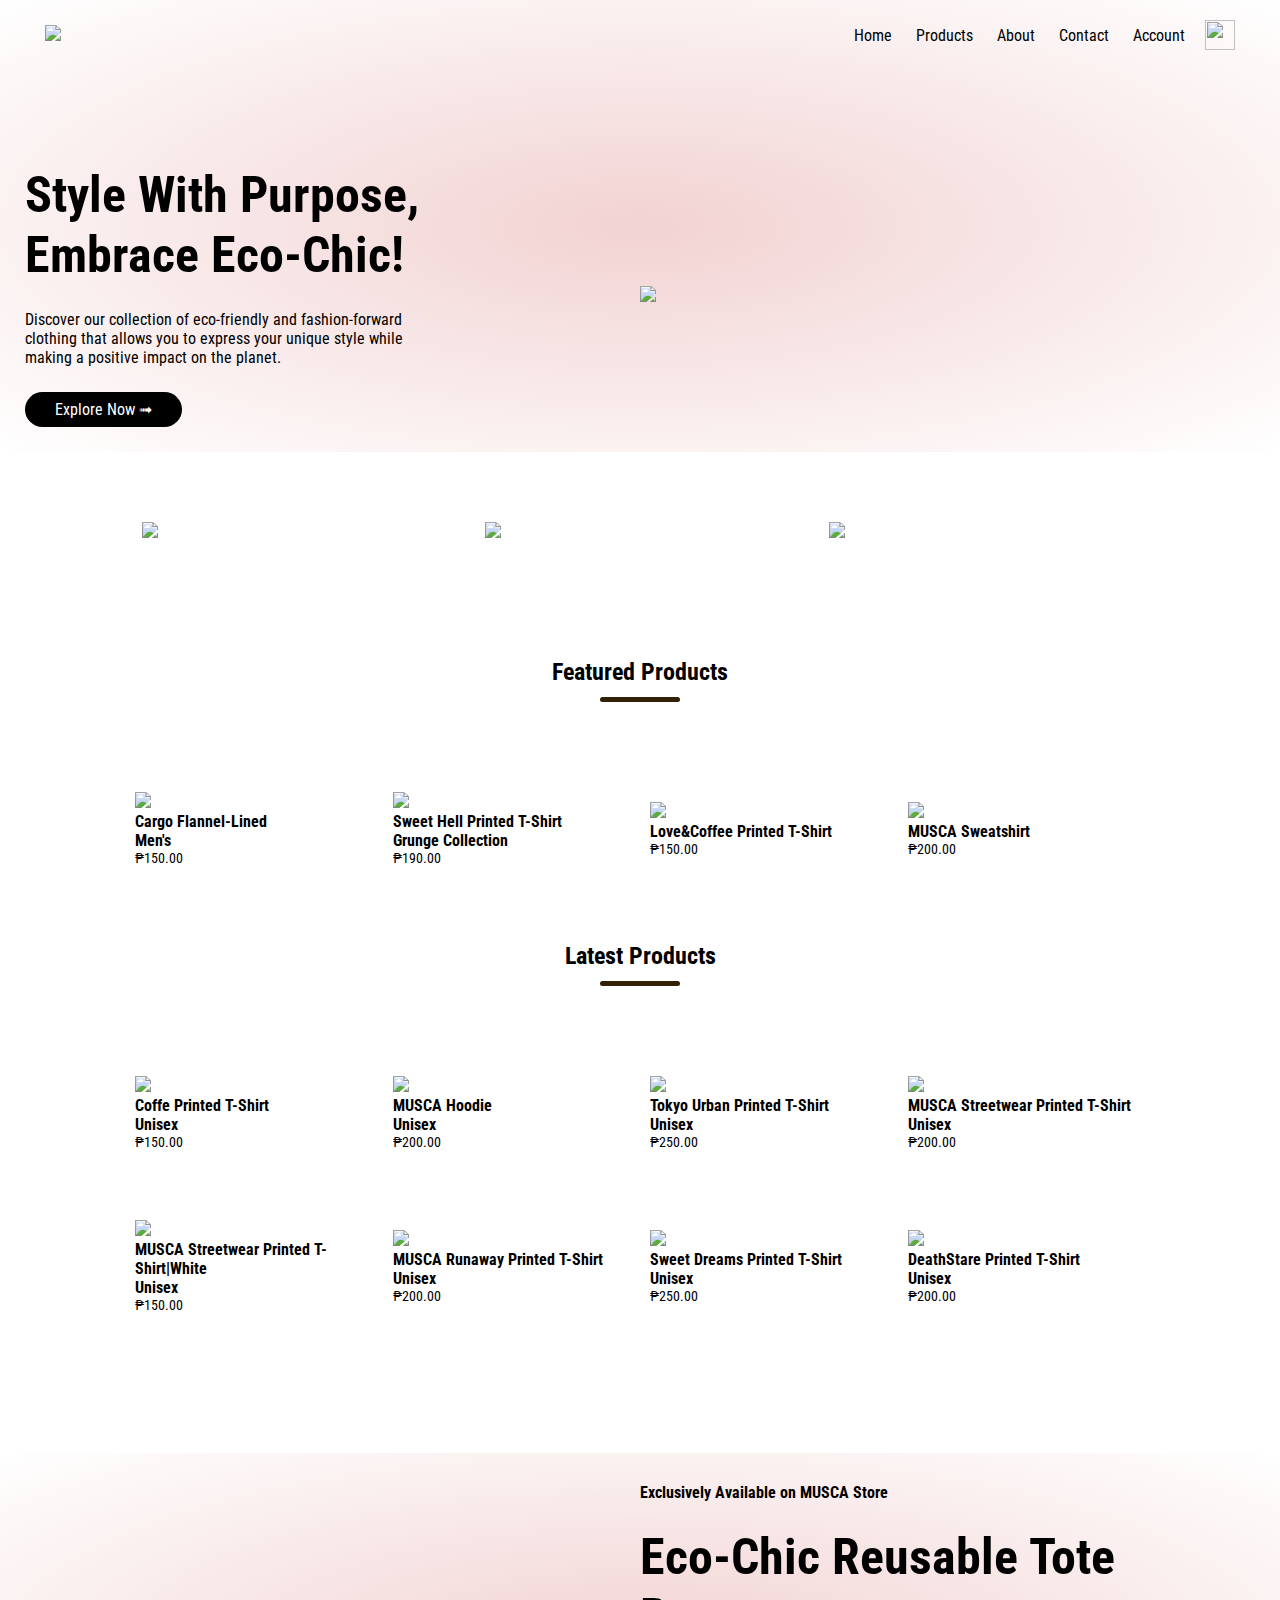
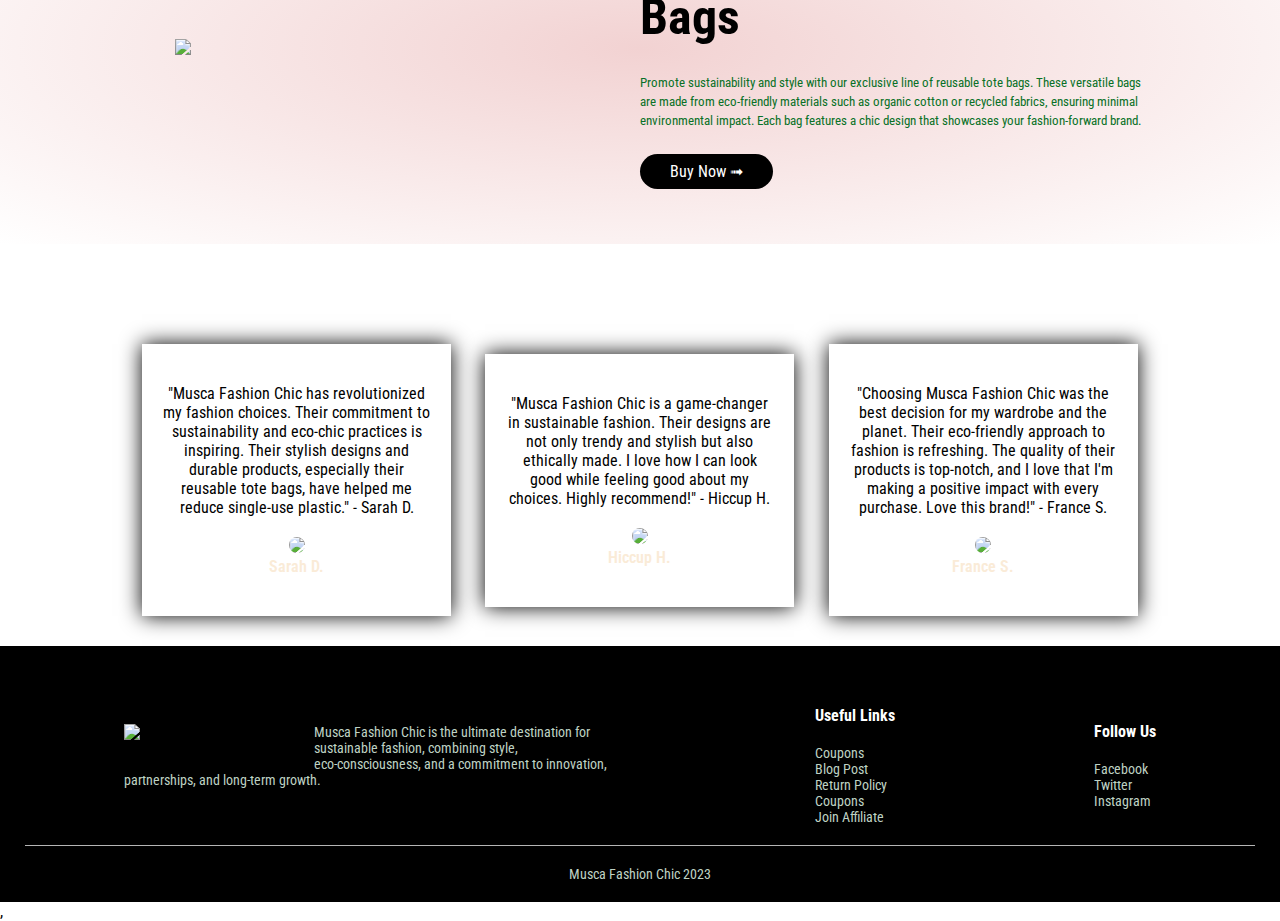
==== index.html @ 320c537c "Add files via upload" ====
<!DOCTYPE html>
<html lang="en">
    <head>
        <meta charset="UTF-8">
        <meta name="viewport" content="width=device-width, initial-scale=1.0">
        <title>MUSCA Fashion Chic</title>
    <link rel="stylesheet" href="style.css">
    <link rel="preconnect" href="https://fonts.googleapis.com">
<link rel="preconnect" href="https://fonts.gstatic.com" crossorigin>
<link href="https://fonts.googleapis.com/css2?family=Jost:ital,wght@0,100;0,200;0,400;0,600;0,700;1,300;1,500&family=Oswald:wght@300;400;500;600;700&family=Roboto+Condensed:wght@300;400&display=swap" rel="stylesheet">
<script defer src="https://friconix.com/cdn/friconix.js"> </script>
    </head>
    <body>

<div class="header">
<div class="container">
    <div class="navbar">
        <div class="logo">
            <img src="C:\Users\marzg\Downloads\LOGO-modified.png" width="120px">
        </div>
        <nav>
            <ul id="MenuItems">
                <li><a href="">Home</a></li>
                <li><a href="">Products</a></li>
                <li><a href="">About</a></li>
                <li><a href="">Contact</a></li>
                <li><a href="">Account</a></li>
            </ul>
        </nav>
        <img src="C:\Users\marzg\OneDrive\Desktop\business info\cart.jpg" width="30px" height="30px">
        <img src="C:\Users\marzg\Downloads\menu.png" class="menu-icon" onclick="menutoggle()">
    </div>
    <div class="row">
        <div class="col-2">
            <h1>Style With Purpose,<br> Embrace Eco-Chic!</h1>
            <p>Discover our collection of eco-friendly
                and fashion-forward <br>clothing that allows
                you to express your unique style while<br>
                making a positive impact on the planet.</p>
                <a href="" class="btn">Explore Now &#10143;</a>
        </div>
        <div class="col-2">
            <img src="C:\Users\marzg\OneDrive\Desktop\business info\page design.png"> 
        </div>
    </div>
</div>
</div>
<!------ featured catagories ------>
<div class="categories">
    <div class="small-container">
        <div class="row">
            <div class="col-3">
                <img src="C:\Users\marzg\Downloads\model ads\sve plnet.png">
            </div>
            <div class="col-3">
                <img src="C:\Users\marzg\Downloads\model ads\future modl.png">
            </div>
            <div class="col-3">
                <img src="C:\Users\marzg\Downloads\model ads\lvd.png">
            </div>
        </div>
    </div>

</div>
<!------ featured products ------>
<div class="small-container">
    <h2 class="title">Featured Products</h2>
    <div class="row">
        <div class="col-4">
            <img src="C:\Users\marzg\Downloads\R.jpg">
            <h4>Cargo Flannel-Lined<br>Men's</h4>
            <div class="rating">
                <i class="fi-xnsuxl-star-solid"></i>
                <i class="fi-xnsuxl-star-solid"></i>
                <i class="fi-xnsuxl-star-solid"></i>
                <i class="fi-xnsuxl-star-solid"></i>
                <i class="fi-xnluxl-star"></i>
            </div>
            <p>₱150.00</p>
        </div>
        <div class="col-4">
            <img src="C:\Users\marzg\Downloads\model ads\zAJ3HLHMnCI-transformed.png">
            <h4>Sweet Hell Printed T-Shirt<br>Grunge Collection</h4>
            <div class="rating">
                <i class="fi-xnsuxl-star-solid"></i>
                <i class="fi-xnsuxl-star-solid"></i>
                <i class="fi-xnsuxl-star-solid"></i>
                <i class="fi-xnsuxl-star-solid"></i>
                <i class="fi-xnluxl-star"></i>
            </div>
            <p>₱190.00</p>
        </div>
        <div class="col-4">
            <img src="C:\Users\marzg\Downloads\lovencoffe.png">
            <h4>Love&Coffee Printed T-Shirt</h4>
            <div class="rating">
                <i class="fi-xnsuxl-star-solid"></i>
                <i class="fi-xnsuxl-star-solid"></i>
                <i class="fi-xnsuxl-star-solid"></i>
                <i class="fi-xnsuxl-star-solid"></i>
                <i class="fi-xnluxl-star"></i>
            </div>
            <p>₱150.00</p>
        </div>
        <div class="col-4">
            <img src="C:\Users\marzg\Downloads\musca sweatshirt.png">
            <h4>MUSCA Sweatshirt</h4>
            <div class="rating">
                <i class="fi-xnsuxl-star-solid"></i>
                <i class="fi-xnsuxl-star-solid"></i>
                <i class="fi-xnsuxl-star-solid"></i>
                <i class="fi-xnsuxl-star-solid"></i>
                <i class="fi-xnluxl-star"></i>
            </div>
            <p>₱200.00</p>
        </div>
    </div>
    <h2 class="title">Latest Products</h2>
    <div class="row">
        <div class="col-4">
            <img src="C:\Users\marzg\Downloads\1kIvHrJ4Uj.png">
            <h4>Coffe Printed T-Shirt<br>Unisex</h4>
            <div class="rating">
                <i class="fi-xnsuxl-star-solid"></i>
                <i class="fi-xnsuxl-star-solid"></i>
                <i class="fi-xnsuxl-star-solid"></i>
                <i class="fi-xnsuxl-star-solid"></i>
                <i class="fi-xnluxl-star"></i>
            </div>
            <p>₱150.00</p>
        </div>
        <div class="col-4">
            <img src="C:\Users\marzg\Downloads\musca hood.png">
            <h4>MUSCA Hoodie<br>Unisex</h4>
            <div class="rating">
                <i class="fi-xnsuxl-star-solid"></i>
                <i class="fi-xnsuxl-star-solid"></i>
                <i class="fi-xnsuxl-star-solid"></i>
                <i class="fi-xnluxl-star"></i>
                <i class="fi-xnluxl-star"></i>
            </div>
            <p>₱200.00</p>
        </div>
        <div class="col-4">
            <img src="C:\Users\marzg\Downloads\artboard (15).jpg">
            <h4>Tokyo Urban Printed T-Shirt<br>Unisex</h4>
            <div class="rating">
                <i class="fi-xnsuxl-star-solid"></i>
                <i class="fi-xnsuxl-star-solid"></i>
                <i class="fi-xnsuxl-star-solid"></i>
                <i class="fi-xnsuxl-star-solid"></i>
                <i class="fi-xnluxl-star"></i>
            </div>
            <p>₱250.00</p>
        </div>
        <div class="col-4">
            <img src="C:\Users\marzg\Downloads\strt wear\btrfly-blk.jpg">
            <h4>MUSCA Streetwear Printed T-Shirt<br>Unisex</h4>
            <div class="rating">
                <i class="fi-xnsuxl-star-solid"></i>
                <i class="fi-xnsuxl-star-solid"></i>
                <i class="fi-xnsuxl-star-solid"></i>
                <i class="fi-xnsuxl-star-solid"></i>
                <i class="fi-xnluxl-star"></i>
            </div>
            <p>₱200.00</p>
        </div>
    </div>
    <div class="row">
        <div class="col-4">
            <img src="C:\Users\marzg\Downloads\strt wear\btrfly-white.jpg">
            <h4>MUSCA Streetwear Printed T-Shirt|White<br>Unisex</h4>
            <div class="rating">
                <i class="fi-xnsuxl-star-solid"></i>
                <i class="fi-xnsuxl-star-solid"></i>
                <i class="fi-xnsuxl-star-solid"></i>
                <i class="fi-xnsuxl-star-solid"></i>
                <i class="fi-xnluxl-star"></i>
            </div>
            <p>₱150.00</p>
        </div>
        <div class="col-4">
            <img src="C:\Users\marzg\Downloads\strt wear\runawy-street wear -fltlay.jpg">
            <h4>MUSCA Runaway Printed T-Shirt<br>Unisex</h4>
            <div class="rating">
                <i class="fi-xnsuxl-star-solid"></i>
                <i class="fi-xnsuxl-star-solid"></i>
                <i class="fi-xnsuxl-star-solid"></i>
                <i class="fi-xnluxl-star"></i>
                <i class="fi-xnluxl-star"></i>
            </div>
            <p>₱200.00</p>
        </div>
        <div class="col-4">
            <img src="C:\Users\marzg\Downloads\Grunge Shirts flatlays\SD mron.jpg">
            <h4>Sweet Dreams Printed T-Shirt<br>Unisex</h4>
            <div class="rating">
                <i class="fi-xnsuxl-star-solid"></i>
                <i class="fi-xnsuxl-star-solid"></i>
                <i class="fi-xnsuxl-star-solid"></i>
                <i class="fi-xnsuxl-star-solid"></i>
                <i class="fi-xnluxl-star"></i>
            </div>
            <p>₱250.00</p>
        </div>
        <div class="col-4">
            <img src="C:\Users\marzg\Downloads\Grunge Shirts flatlays\artboard (10).jpg">
            <h4>DeathStare Printed T-Shirt<br>Unisex</h4>
            <div class="rating">
                <i class="fi-xnsuxl-star-solid"></i>
                <i class="fi-xnsuxl-star-solid"></i>
                <i class="fi-xnsuxl-star-solid"></i>
                <i class="fi-xnsuxl-star-solid"></i>
                <i class="fi-xnluxl-star"></i>
            </div>
            <p>₱200.00</p>
        </div>
    </div>
</div>
<!---------offer--------->
<div class="offer">
    <div class="small-container">
        <div class="row">
            <div class="col-2">
                <img src="C:\Users\marzg\Downloads\2977eb0f05c.png" class="offer-img">
            </div>
            <div class="col-2">
                <p><b>Exclusively Available on MUSCA Store</b></p>
                <h1>Eco-Chic Reusable Tote Bags</h1>
                <small>Promote sustainability and style with our exclusive line of reusable tote bags.
                     These versatile bags are made from eco-friendly materials such as organic cotton
                      or recycled fabrics, ensuring minimal environmental impact. Each bag features a
                       chic design that showcases your fashion-forward brand.</small>
                       <a href="" class="btn">Buy Now &#10143;</a>

            </div>
        </div>
    </div>
</div>
<!------ testimonial ------>
<div class="testimonial">
    <div class="small-container">
        <div class="row">
            <div class="col-3">
                <i class="fi-xtsdxl-quote-solid"></i>
                <p>"Musca Fashion Chic has revolutionized my fashion choices. Their commitment to sustainability
                     and eco-chic practices is inspiring. Their stylish designs and durable products, especially
                      their reusable tote bags, have helped me reduce single-use plastic." - Sarah D.</p>
                      <div class="rating">
                        <i class="fi-xnsuxl-star-solid"></i>
                        <i class="fi-xnsuxl-star-solid"></i>
                        <i class="fi-xnsuxl-star-solid"></i>
                        <i class="fi-xnsuxl-star-solid"></i>
                        <i class="fi-xnluxl-star"></i>
                    </div>
                    <img src="C:\Users\marzg\Downloads\Untitled.png">
                    <h3>Sarah D.</h3>
            </div>
            <div class="col-3">
                <i class="fi-xtsdxl-quote-solid"></i>
                <p>"Musca Fashion Chic is a game-changer in sustainable fashion. Their designs 
                    are not only trendy and stylish but also ethically made. I love how I can 
                    look good while feeling good about my choices. Highly recommend!" - Hiccup H.</p>
                      <div class="rating">
                        <i class="fi-xnsuxl-star-solid"></i>
                        <i class="fi-xnsuxl-star-solid"></i>
                        <i class="fi-xnsuxl-star-solid"></i>
                        <i class="fi-xnsuxl-star-solid"></i>
                        <i class="fi-xnluxl-star"></i>
                    </div>
                    <img src="C:\Users\marzg\Downloads\Untitled (1).png">
                    <h3>Hiccup H.</h3>
            </div>
            <div class="col-3">
                <i class="fi-xtsdxl-quote-solid"></i>
                <p>"Choosing Musca Fashion Chic was the best decision for my wardrobe 
                    and the planet. Their eco-friendly approach to fashion is refreshing. 
                    The quality of their products is top-notch, and I love that I'm making 
                    a positive impact with every purchase. Love this brand!" - France S.</p>
                      <div class="rating">
                        <i class="fi-xnsuxl-star-solid"></i>
                        <i class="fi-xnsuxl-star-solid"></i>
                        <i class="fi-xnsuxl-star-solid"></i>
                        <i class="fi-xnsuxl-star-solid"></i>
                        <i class="fi-xnluxl-star"></i>
                    </div>
                    <img src="C:\Users\marzg\Downloads\Untitled (2).png">
                    <h3>France S.</h3>
            </div>
        </div>
    </div>
</div>
<!--------- footer ---------->
<div class="footer">
    <div class="container">
        <div class="row">
            <div class="footer-col-1">
                <img src="C:\Users\marzg\Downloads\LOGO-modified.png"
                style="float: left; margin-right: 10px;">
                <p>Musca Fashion Chic is the ultimate destination for sustainable fashion, combining style,<br>
                     eco-consciousness, and a commitment to innovation, partnerships, and long-term growth.</p>
            </div>
            <div class="footer-col-2">
                <h3>Useful Links</h3>
                <ul>
                    <li>Coupons</li>
                    <li>Blog Post</li>
                    <li>Return Policy</li>
                    <li>Coupons</li>
                    <li>Join Affiliate</li>
                </ul>
            </div>
            <div class="footer-col-3">
                <h3>Follow Us</h3>
                <ul>
                    <li>Facebook</li>
                    <li>Twitter</li>
                    <li>Instagram</li>
                </ul>
            </div>
        </div>
        <hr>
        <p class="copyright">Musca Fashion Chic 2023</p>
    </div>
</div>
<!---------js for toggle menu--------->
,<script>
    var MenuItems = document.getElementById("MenuItems");
    
    MenuItems.style.maxHeight = "0px";

    function menutoggle(){
        if(MenuItems.style.maxHeight == "0px")
        {
            MenuItems.style.maxHeight = "200px";
        }

        else
        {
            MenuItems.style.maxHeight = "0px";
        }
        
    }
</script>





    </body>
</html>
---- style.css ----
*{
    margin: 0;
    padding: 0;
    box-sizing: border-box;
}
body{
    font-family: 'Jost', sans-serif;
font-family: 'Oswald', sans-serif;
font-family: 'Roboto Condensed', sans-serif;
}
.navbar{
    display: flex;
    align-items: center;
    padding: 20px;
}
nav{
    flex: 1;
    text-align: right;
}
nav ul{
    display: inline-block;
    list-style-type: none;
}
nav ul li{
    display: inline-block;
    margin-right: 20px;
}
a{
    text-decoration: none;
    color: black;
}
p{
    color: black;
}
.container{
    max-width: 1300px;
    margin: auto;
    padding-left: 25px;
    padding-right: 25px;
}
.row{
    display: flex;
    align-items: center;
    flex-wrap: wrap;
    justify-content: space-around;
}
.col-2{
    flex-basis: 50%;
    min-width: 300px;
}
.col-2 img{
    max-width: 100%;
    padding: 50px 0;
}
.col-2 h1{
    font-size: 50px;
    line-height: 60px;
    margin: 25px 0;
}
.btn{
    display: inline-block;
    background: #000000;
    color: white;
    padding: 8px 30px;
    margin: 25px 0;
    border-radius: 30px;
    transition: background 0.5s;
}
.btn:hover{
    background: #363533;
}
.header{
    background: radial-gradient(#f2d2d2,#ffffff);
}
.header .row{
    margin-top: 70px;
}
.categories{
    margin: 70px 0;
}
.col-3{
    flex-basis: 30%;
    min-width: 250pxx;
    margin-bottom: 30px;
}
.col-3 img{
    width: 100%;
}
.small-container{
    max-width: 1080px;
    margin: auto;
    padding-left: 25px;
    padding-right: 25px;
}
.col-4{
    flex-basis: 25%;
    padding: 10px;
    min-width: 200px;
    margin-bottom: 50px;
    transition: transform 0.5s;
}
.col-4 img{
    width: 100%;
}
.title{
    text-align: center;
    margin: 0 auto 80px;
    position: relative;
    line-height: 60px;
    color: #000000;
}
.title::after{
    content: '';
    background: #322106;
    width: 80px;
    height: 5px;
    border-radius: 5px;
    position: absolute;
    bottom: 0;
    left: 50%;
    transform: translateX(-50%);
}

.h4{
    color: #1f1f1f;
    font-weight: normal;
}
.col-4 p{
    font-size: 14px;

}
.rating .fi-xnsuxl-star-solid{
    color: #c29a1f;
}
.col-4:hover{
    transform: translateY(-5px);
}
/*-------offer------*/

.offer{
    background: radial-gradient(#f2d2d2,#ffffff);
    margin-top: 80px;
    padding: 30px 0;
}
.col-2 .offer-img{
    padding: 50px;
}
 small{
    color: #087127;
}

/*-------testimonial-------*/
.testimonial{
    padding-top: 100px;
}
.testimonial .col-3{
    text-align: center;
    padding: 40px 20px;
    box-shadow: 0 0 20px 0px rgba(0, 0, 0, 1);
    cursor: pointer;
    transition: transform 0.5s;
}
.testimonial .col-3 img{
    width: 50px;
    margin-top: 20px;
    border-radius: 50%;
}
.testimonial .col-3:hover{
    transform: translateY(-10px);
}
.fi-xtsdxl-quote-solid{
    font-size: 34px;
    color: #133d0d;
}
..col-3 p{
    font-size: 12px;
    margin: 12px 0;
    color: #777;
}
.testimonial .col-3 h3{
    font-weight: 600;
    color: antiquewhite;
    font-size: 16px;
}
/*----------- ooter----------*/

.footer{
    background: #000;
    color: #bfd2c4;
    font-size: 14px;
    padding: 60px 0 20px;
}
.footer p{
    color: #bfd2c4;
}
.footer h3{
    color: #ffffff;
    margin-bottom: 20px;
}
.footer-col-1, footer-col-2, footer-col-3{
    min-width: 250px;
    margin-bottom: 20px;
}
.footer-col-1 img{
    width: 180px;
    margin-bottom: 20px;
}
footer-col-2, .footer-col-4{
    flex-basis: 12%;
    text-align: center;
}
ul{
    list-style-type: none;
}
.footer hr{
    border: none;
    background: #b5b5b5;
    height: 1px;
    margin: 20px 0;
}
.copyright{
    text-align: center;
}
.menu-icon{
    width: 28px;
    margin-left: 20px;
    display: none;
}
/*------------ media query for menu -------------*/

@media only screen and (max-width: 800px){
    nav ul{
        position: absolute;
        top: 70px;
        left: 0;
        background: #3333334a;
        width: 100%;
        overflow: hidden;
        transition: max-height 0.5s;
    }
    nav ul li{
        display: block;
        margin-right: 50px;
        margin-top: 10px;
        margin-bottom: 10px;
    }
    nav ul li a{
        color: #000000;
    }
    .menu-icon{
        display: block;
        cursor: pointer;
    }
}

/*----media query for less than 600 screen size---*/

@media only screen and (max-width: 600px){
    .row{
        text-align: center;
    }
    .col-2, .col-3, .col-4{
        flex-basis: 100%;
    }
}
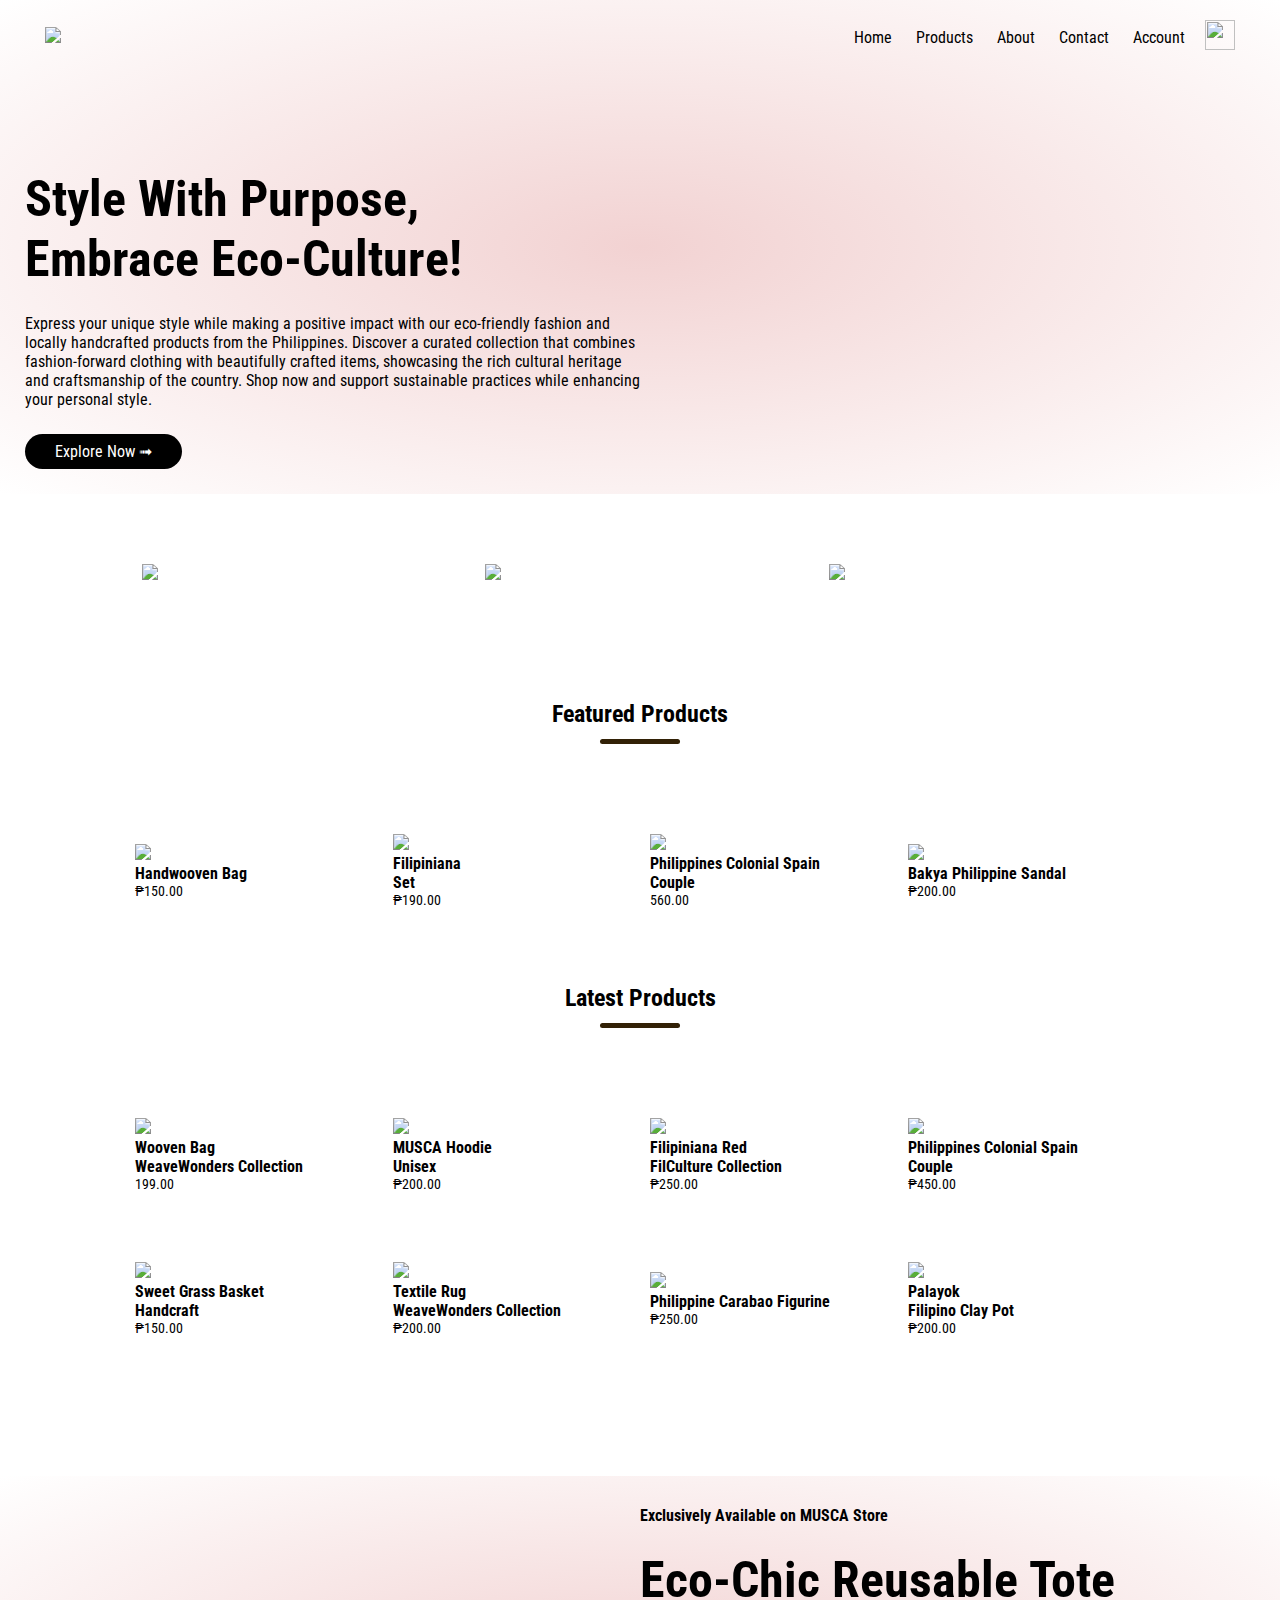
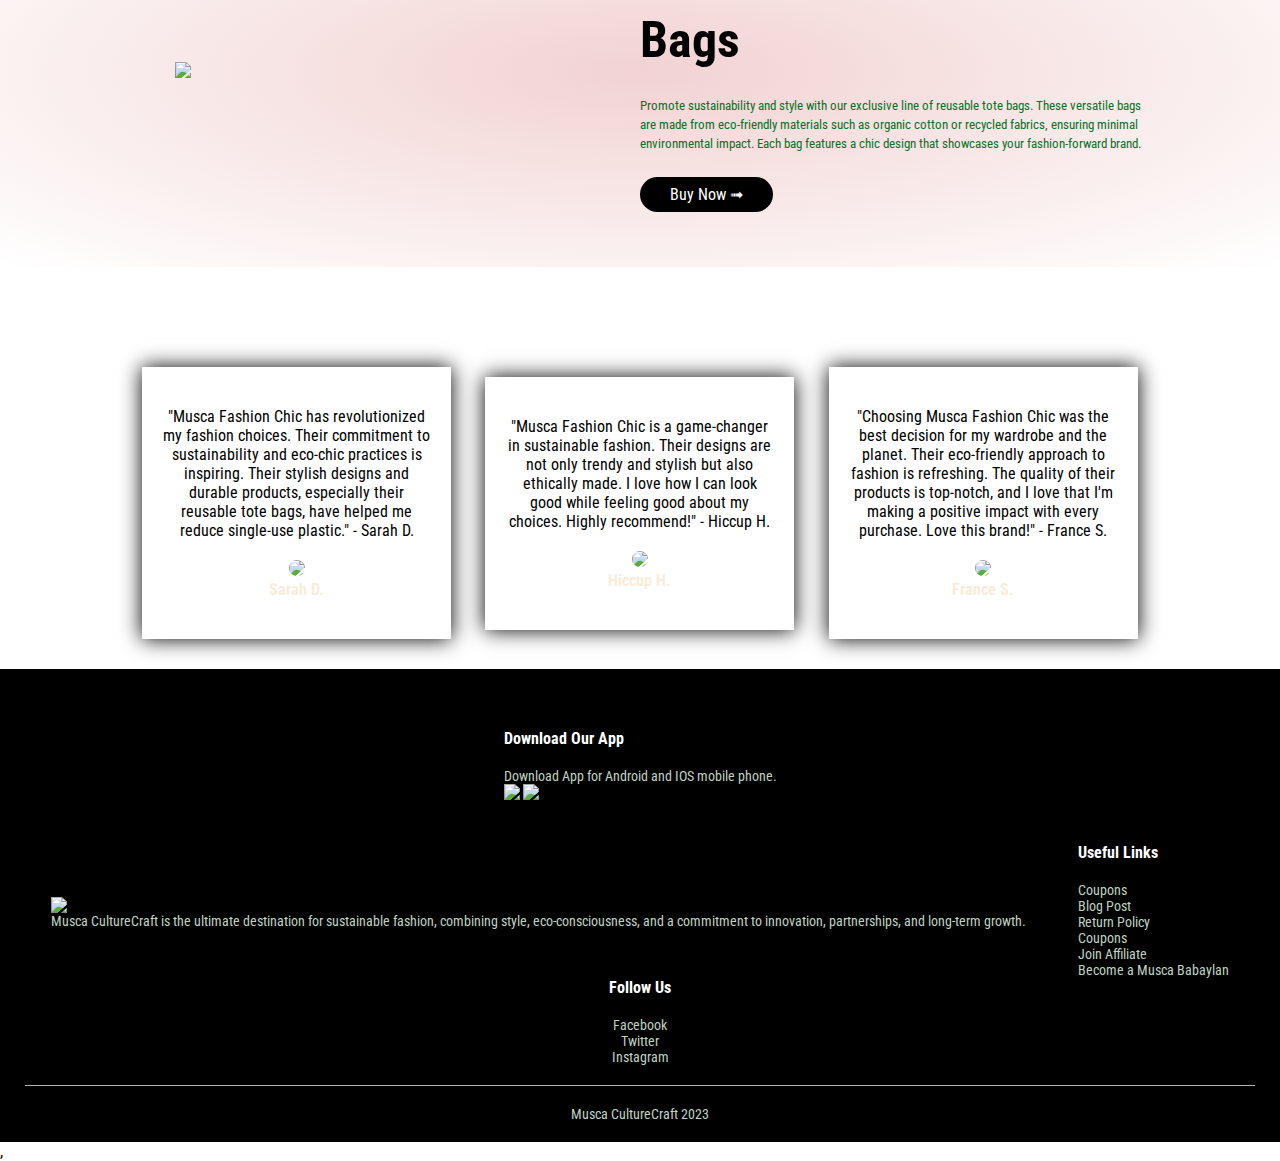
==== commit 0f19ee12: "Update index.html" ====
--- a/index.html
+++ b/index.html
@@ -1,9 +1,10 @@
 <!DOCTYPE html>
 <html lang="en">
     <head>
+        <link rel="shortcut icon" href="assets/clogo48.png" type="image/x-icon">
         <meta charset="UTF-8">
         <meta name="viewport" content="width=device-width, initial-scale=1.0">
-        <title>MUSCA Fashion Chic</title>
+        <title>MUSCA CultureCraft</title>
     <link rel="stylesheet" href="style.css">
     <link rel="preconnect" href="https://fonts.googleapis.com">
 <link rel="preconnect" href="https://fonts.gstatic.com" crossorigin>
@@ -16,31 +17,38 @@
 <div class="container">
     <div class="navbar">
         <div class="logo">
-            <img src="C:\Users\marzg\Downloads\LOGO-modified.png" width="120px">
+            <a href="index.html"><img src="assets/clogo-modified (3).png" width="125px"></a>
         </div>
         <nav>
             <ul id="MenuItems">
-                <li><a href="">Home</a></li>
-                <li><a href="">Products</a></li>
-                <li><a href="">About</a></li>
-                <li><a href="">Contact</a></li>
-                <li><a href="">Account</a></li>
+                <li><a href="index.html">Home</a></li>
+                <li><a href="product-details.html">Products</a></li>
+                <li><a href="aboutus.html">About</a></li>
+                <li><a href="contactus.html">Contact</a></li>
+                <li><a href="account.html">Account</a></li>
             </ul>
         </nav>
-        <img src="C:\Users\marzg\OneDrive\Desktop\business info\cart.jpg" width="30px" height="30px">
-        <img src="C:\Users\marzg\Downloads\menu.png" class="menu-icon" onclick="menutoggle()">
+        <a href="cart.html"><img src="assets/cart.jpg" width="30px" height="30px"></a>
+        <img src="assets/menu.png" class="menu-icon" onclick="menutoggle()">
     </div>
     <div class="row">
         <div class="col-2">
-            <h1>Style With Purpose,<br> Embrace Eco-Chic!</h1>
-            <p>Discover our collection of eco-friendly
-                and fashion-forward <br>clothing that allows
-                you to express your unique style while<br>
-                making a positive impact on the planet.</p>
-                <a href="" class="btn">Explore Now &#10143;</a>
+            <h1>Style With Purpose,<br> Embrace Eco-Culture!</h1>
+            <p>Express your unique style while making a positive impact with 
+                our eco-friendly fashion and locally handcrafted products 
+                from the Philippines. Discover a curated collection that
+                 combines fashion-forward clothing with beautifully 
+                 crafted items, showcasing the rich cultural heritage 
+                 and craftsmanship of the country. Shop now and support 
+                 sustainable practices while enhancing your personal style.</p>
+                <a href="product.html" class="btn">Explore Now &#10143;</a>
         </div>
         <div class="col-2">
-            <img src="C:\Users\marzg\OneDrive\Desktop\business info\page design.png"> 
+           
+           <video autoplay loop muted plays-inline class="side-video">
+            <source src="assets/musca clip.mp4" type="video/mp4">
+           </video>
+
         </div>
     </div>
 </div>
@@ -50,13 +58,13 @@
     <div class="small-container">
         <div class="row">
             <div class="col-3">
-                <img src="C:\Users\marzg\Downloads\model ads\sve plnet.png">
-            </div>
-            <div class="col-3">
-                <img src="C:\Users\marzg\Downloads\model ads\future modl.png">
-            </div>
-            <div class="col-3">
-                <img src="C:\Users\marzg\Downloads\model ads\lvd.png">
+                <img src="assets/weave.png">
+            </div>
+            <div class="col-3">
+                <img src="assets/pottery.jpg">
+            </div>
+            <div class="col-3">
+                <img src="assets/woodcarvs.jpg">
             </div>
         </div>
     </div>
@@ -67,8 +75,8 @@
     <h2 class="title">Featured Products</h2>
     <div class="row">
         <div class="col-4">
-            <img src="C:\Users\marzg\Downloads\R.jpg">
-            <h4>Cargo Flannel-Lined<br>Men's</h4>
+            <img src="assets/woven_bag1.png">
+            <h4>Handwooven Bag</h4>
             <div class="rating">
                 <i class="fi-xnsuxl-star-solid"></i>
                 <i class="fi-xnsuxl-star-solid"></i>
@@ -79,8 +87,8 @@
             <p>₱150.00</p>
         </div>
         <div class="col-4">
-            <img src="C:\Users\marzg\Downloads\model ads\zAJ3HLHMnCI-transformed.png">
-            <h4>Sweet Hell Printed T-Shirt<br>Grunge Collection</h4>
+            <img src="assets/set2fil.png">
+            <h4>Filipiniana<br>Set</h4>
             <div class="rating">
                 <i class="fi-xnsuxl-star-solid"></i>
                 <i class="fi-xnsuxl-star-solid"></i>
@@ -91,20 +99,20 @@
             <p>₱190.00</p>
         </div>
         <div class="col-4">
-            <img src="C:\Users\marzg\Downloads\lovencoffe.png">
-            <h4>Love&Coffee Printed T-Shirt</h4>
-            <div class="rating">
-                <i class="fi-xnsuxl-star-solid"></i>
-                <i class="fi-xnsuxl-star-solid"></i>
-                <i class="fi-xnsuxl-star-solid"></i>
-                <i class="fi-xnsuxl-star-solid"></i>
-                <i class="fi-xnluxl-star"></i>
-            </div>
-            <p>₱150.00</p>
-        </div>
-        <div class="col-4">
-            <img src="C:\Users\marzg\Downloads\musca sweatshirt.png">
-            <h4>MUSCA Sweatshirt</h4>
+            <img src="assets/philspaindress.png">
+            <h4>Philippines Colonial Spain<br>Couple</h4>
+            <div class="rating">
+                <i class="fi-xnsuxl-star-solid"></i>
+                <i class="fi-xnsuxl-star-solid"></i>
+                <i class="fi-xnsuxl-star-solid"></i>
+                <i class="fi-xnsuxl-star-solid"></i>
+                <i class="fi-xnluxl-star"></i>
+            </div>
+            <p>560.00</p>
+        </div>
+        <div class="col-4">
+            <img src="assets/bakya1.png">
+            <h4>Bakya Philippine Sandal</h4>
             <div class="rating">
                 <i class="fi-xnsuxl-star-solid"></i>
                 <i class="fi-xnsuxl-star-solid"></i>
@@ -118,8 +126,58 @@
     <h2 class="title">Latest Products</h2>
     <div class="row">
         <div class="col-4">
-            <img src="C:\Users\marzg\Downloads\1kIvHrJ4Uj.png">
-            <h4>Coffe Printed T-Shirt<br>Unisex</h4>
+            <img src="assets/woovenbag4.png">
+            <h4>Wooven Bag<br>WeaveWonders Collection</h4>
+            <div class="rating">
+                <i class="fi-xnsuxl-star-solid"></i>
+                <i class="fi-xnsuxl-star-solid"></i>
+                <i class="fi-xnsuxl-star-solid"></i>
+                <i class="fi-xnsuxl-star-solid"></i>
+                <i class="fi-xnluxl-star"></i>
+            </div>
+            <p>199.00</p>
+        </div>
+        <div class="col-4">
+            <img src="assets/bakya1.png">
+            <h4>MUSCA Hoodie<br>Unisex</h4>
+            <div class="rating">
+                <i class="fi-xnsuxl-star-solid"></i>
+                <i class="fi-xnsuxl-star-solid"></i>
+                <i class="fi-xnsuxl-star-solid"></i>
+                <i class="fi-xnluxl-star"></i>
+                <i class="fi-xnluxl-star"></i>
+            </div>
+            <p>₱200.00</p>
+        </div>
+        <div class="col-4">
+            <img src="assets/filipiniana.png">
+            <h4>Filipiniana Red<br>FilCulture Collection</h4>
+            <div class="rating">
+                <i class="fi-xnsuxl-star-solid"></i>
+                <i class="fi-xnsuxl-star-solid"></i>
+                <i class="fi-xnsuxl-star-solid"></i>
+                <i class="fi-xnsuxl-star-solid"></i>
+                <i class="fi-xnluxl-star"></i>
+            </div>
+            <p>₱250.00</p>
+        </div>
+        <div class="col-4">
+            <img src="assets/philspaindress.png">
+            <h4>Philippines Colonial Spain<br>Couple</h4>
+            <div class="rating">
+                <i class="fi-xnsuxl-star-solid"></i>
+                <i class="fi-xnsuxl-star-solid"></i>
+                <i class="fi-xnsuxl-star-solid"></i>
+                <i class="fi-xnsuxl-star-solid"></i>
+                <i class="fi-xnluxl-star"></i>
+            </div>
+            <p>₱450.00</p>
+        </div>
+    </div>
+    <div class="row">
+        <div class="col-4">
+            <img src="assets/SweetGrassBasket.png">
+            <h4>Sweet Grass Basket<br>Handcraft</h4>
             <div class="rating">
                 <i class="fi-xnsuxl-star-solid"></i>
                 <i class="fi-xnsuxl-star-solid"></i>
@@ -130,8 +188,8 @@
             <p>₱150.00</p>
         </div>
         <div class="col-4">
-            <img src="C:\Users\marzg\Downloads\musca hood.png">
-            <h4>MUSCA Hoodie<br>Unisex</h4>
+            <img src="assets/rugweave.png">
+            <h4>Textile Rug<br>WeaveWonders Collection</h4>
             <div class="rating">
                 <i class="fi-xnsuxl-star-solid"></i>
                 <i class="fi-xnsuxl-star-solid"></i>
@@ -142,8 +200,8 @@
             <p>₱200.00</p>
         </div>
         <div class="col-4">
-            <img src="C:\Users\marzg\Downloads\artboard (15).jpg">
-            <h4>Tokyo Urban Printed T-Shirt<br>Unisex</h4>
+            <img src="assets/philippinecarabao.png">
+            <h4>Philippine Carabao Figurine</h4>
             <div class="rating">
                 <i class="fi-xnsuxl-star-solid"></i>
                 <i class="fi-xnsuxl-star-solid"></i>
@@ -154,58 +212,8 @@
             <p>₱250.00</p>
         </div>
         <div class="col-4">
-            <img src="C:\Users\marzg\Downloads\strt wear\btrfly-blk.jpg">
-            <h4>MUSCA Streetwear Printed T-Shirt<br>Unisex</h4>
-            <div class="rating">
-                <i class="fi-xnsuxl-star-solid"></i>
-                <i class="fi-xnsuxl-star-solid"></i>
-                <i class="fi-xnsuxl-star-solid"></i>
-                <i class="fi-xnsuxl-star-solid"></i>
-                <i class="fi-xnluxl-star"></i>
-            </div>
-            <p>₱200.00</p>
-        </div>
-    </div>
-    <div class="row">
-        <div class="col-4">
-            <img src="C:\Users\marzg\Downloads\strt wear\btrfly-white.jpg">
-            <h4>MUSCA Streetwear Printed T-Shirt|White<br>Unisex</h4>
-            <div class="rating">
-                <i class="fi-xnsuxl-star-solid"></i>
-                <i class="fi-xnsuxl-star-solid"></i>
-                <i class="fi-xnsuxl-star-solid"></i>
-                <i class="fi-xnsuxl-star-solid"></i>
-                <i class="fi-xnluxl-star"></i>
-            </div>
-            <p>₱150.00</p>
-        </div>
-        <div class="col-4">
-            <img src="C:\Users\marzg\Downloads\strt wear\runawy-street wear -fltlay.jpg">
-            <h4>MUSCA Runaway Printed T-Shirt<br>Unisex</h4>
-            <div class="rating">
-                <i class="fi-xnsuxl-star-solid"></i>
-                <i class="fi-xnsuxl-star-solid"></i>
-                <i class="fi-xnsuxl-star-solid"></i>
-                <i class="fi-xnluxl-star"></i>
-                <i class="fi-xnluxl-star"></i>
-            </div>
-            <p>₱200.00</p>
-        </div>
-        <div class="col-4">
-            <img src="C:\Users\marzg\Downloads\Grunge Shirts flatlays\SD mron.jpg">
-            <h4>Sweet Dreams Printed T-Shirt<br>Unisex</h4>
-            <div class="rating">
-                <i class="fi-xnsuxl-star-solid"></i>
-                <i class="fi-xnsuxl-star-solid"></i>
-                <i class="fi-xnsuxl-star-solid"></i>
-                <i class="fi-xnsuxl-star-solid"></i>
-                <i class="fi-xnluxl-star"></i>
-            </div>
-            <p>₱250.00</p>
-        </div>
-        <div class="col-4">
-            <img src="C:\Users\marzg\Downloads\Grunge Shirts flatlays\artboard (10).jpg">
-            <h4>DeathStare Printed T-Shirt<br>Unisex</h4>
+            <img src="assets/philipclaypot.png">
+            <h4>Palayok <br>Filipino Clay Pot</h4>
             <div class="rating">
                 <i class="fi-xnsuxl-star-solid"></i>
                 <i class="fi-xnsuxl-star-solid"></i>
@@ -222,7 +230,7 @@
     <div class="small-container">
         <div class="row">
             <div class="col-2">
-                <img src="C:\Users\marzg\Downloads\2977eb0f05c.png" class="offer-img">
+                <img src="assets/2977eb0f05c.png" class="offer-img">
             </div>
             <div class="col-2">
                 <p><b>Exclusively Available on MUSCA Store</b></p>
@@ -253,7 +261,7 @@
                         <i class="fi-xnsuxl-star-solid"></i>
                         <i class="fi-xnluxl-star"></i>
                     </div>
-                    <img src="C:\Users\marzg\Downloads\Untitled.png">
+                    <img src="assets/Untitled.png">
                     <h3>Sarah D.</h3>
             </div>
             <div class="col-3">
@@ -268,7 +276,7 @@
                         <i class="fi-xnsuxl-star-solid"></i>
                         <i class="fi-xnluxl-star"></i>
                     </div>
-                    <img src="C:\Users\marzg\Downloads\Untitled (1).png">
+                    <img src="assets/Untitled (1).png">
                     <h3>Hiccup H.</h3>
             </div>
             <div class="col-3">
@@ -284,7 +292,7 @@
                         <i class="fi-xnsuxl-star-solid"></i>
                         <i class="fi-xnluxl-star"></i>
                     </div>
-                    <img src="C:\Users\marzg\Downloads\Untitled (2).png">
+                    <img src="assets/Untitled (2).png">
                     <h3>France S.</h3>
             </div>
         </div>
@@ -295,12 +303,20 @@
     <div class="container">
         <div class="row">
             <div class="footer-col-1">
-                <img src="C:\Users\marzg\Downloads\LOGO-modified.png"
-                style="float: left; margin-right: 10px;">
-                <p>Musca Fashion Chic is the ultimate destination for sustainable fashion, combining style,<br>
-                     eco-consciousness, and a commitment to innovation, partnerships, and long-term growth.</p>
+                <h3>Download Our App</h3>
+                <p>Download App for Android and IOS mobile phone.</p>
+                <div class="app-logo">
+                    <img src="assets/app-store.png">
+                    <img src="assets/play-store.png">
+                </div>
             </div>
             <div class="footer-col-2">
+                <img src="assets/clogo-modified (3).png" align="middle">
+                <p>Musca CultureCraft is the ultimate destination for
+                 sustainable fashion, combining style,
+                eco-consciousness, and a commitment to innovation, partnerships, and long-term growth.
+            </div>
+            <div class="footer-col-3">
                 <h3>Useful Links</h3>
                 <ul>
                     <li>Coupons</li>
@@ -308,9 +324,10 @@
                     <li>Return Policy</li>
                     <li>Coupons</li>
                     <li>Join Affiliate</li>
+                    <li><a href="jobportal.html" style="color:#bfd2c4">Become a Musca Babaylan</li></a>
                 </ul>
             </div>
-            <div class="footer-col-3">
+            <div class="footer-col-4">
                 <h3>Follow Us</h3>
                 <ul>
                     <li>Facebook</li>
@@ -320,7 +337,7 @@
             </div>
         </div>
         <hr>
-        <p class="copyright">Musca Fashion Chic 2023</p>
+        <p class="copyright">Musca CultureCraft 2023</p>
     </div>
 </div>
 <!---------js for toggle menu--------->
@@ -348,4 +365,4 @@
 
 
     </body>
-</html>+</html>
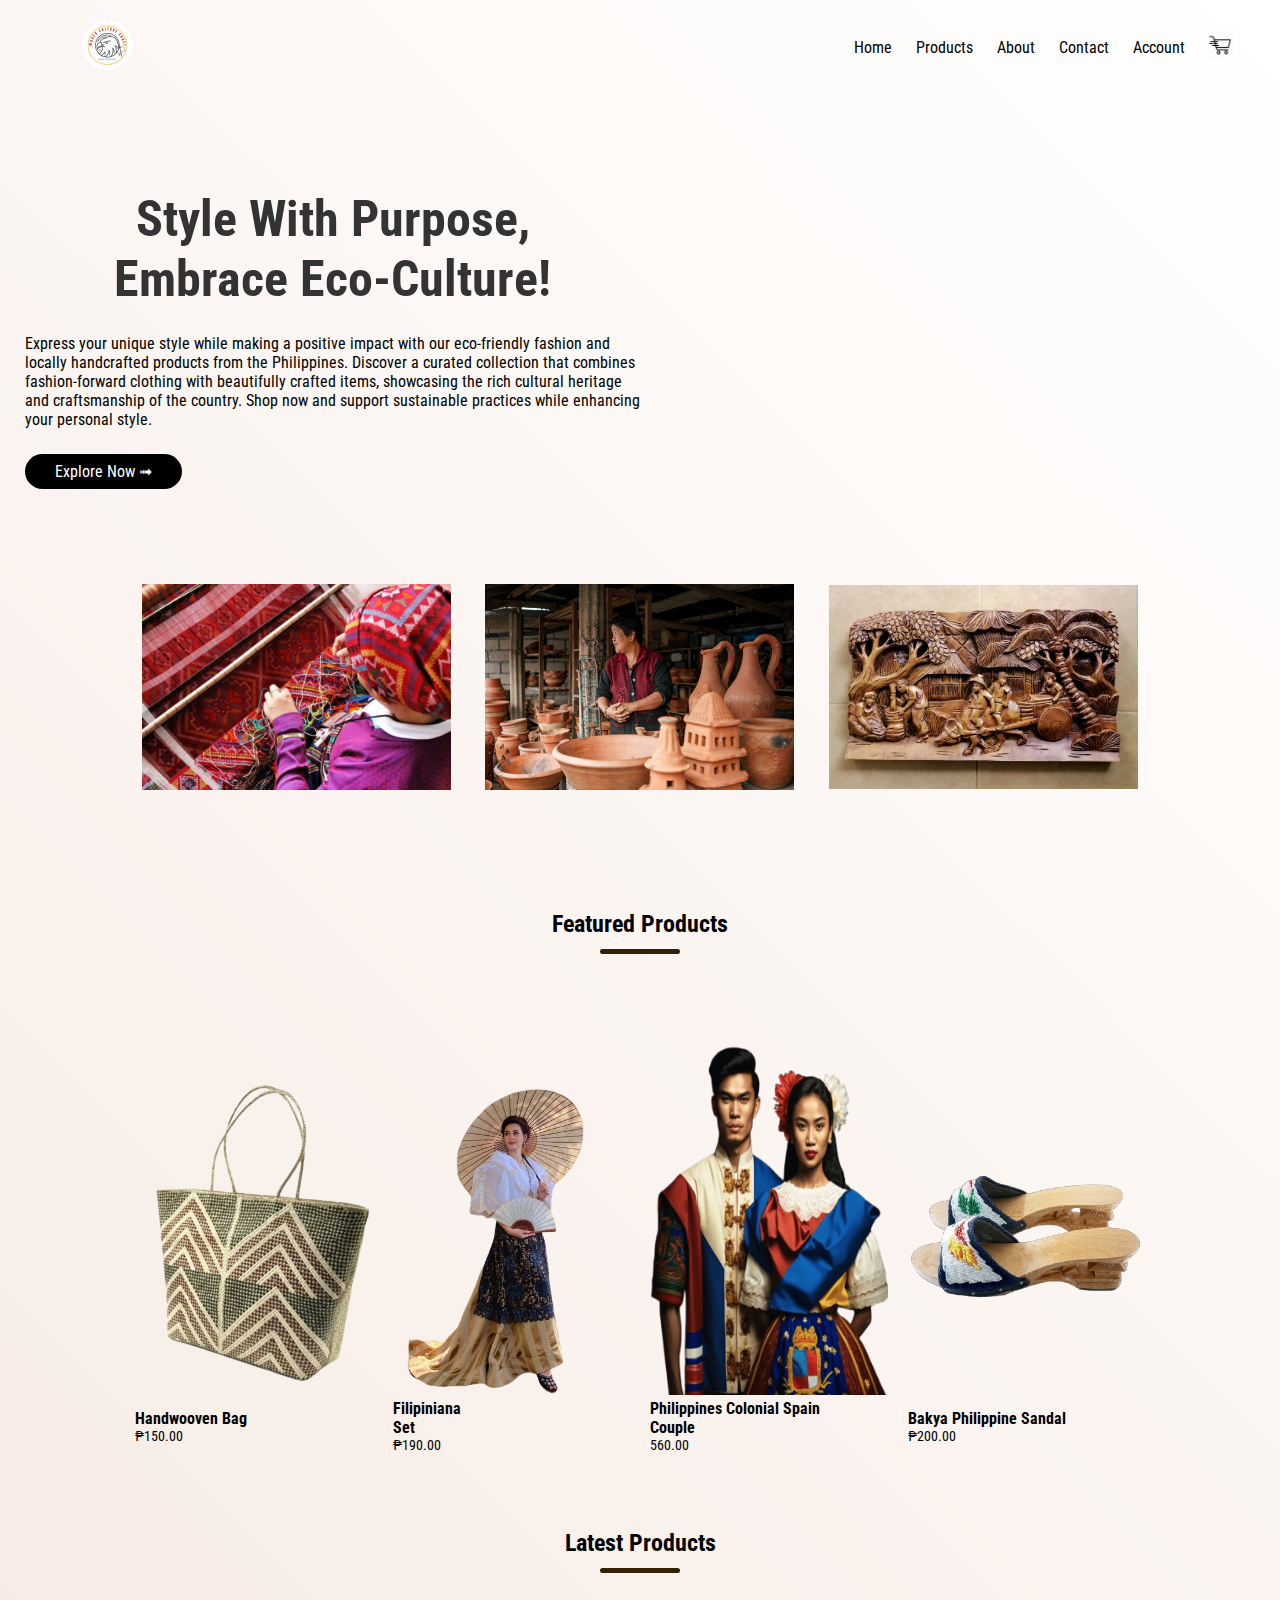
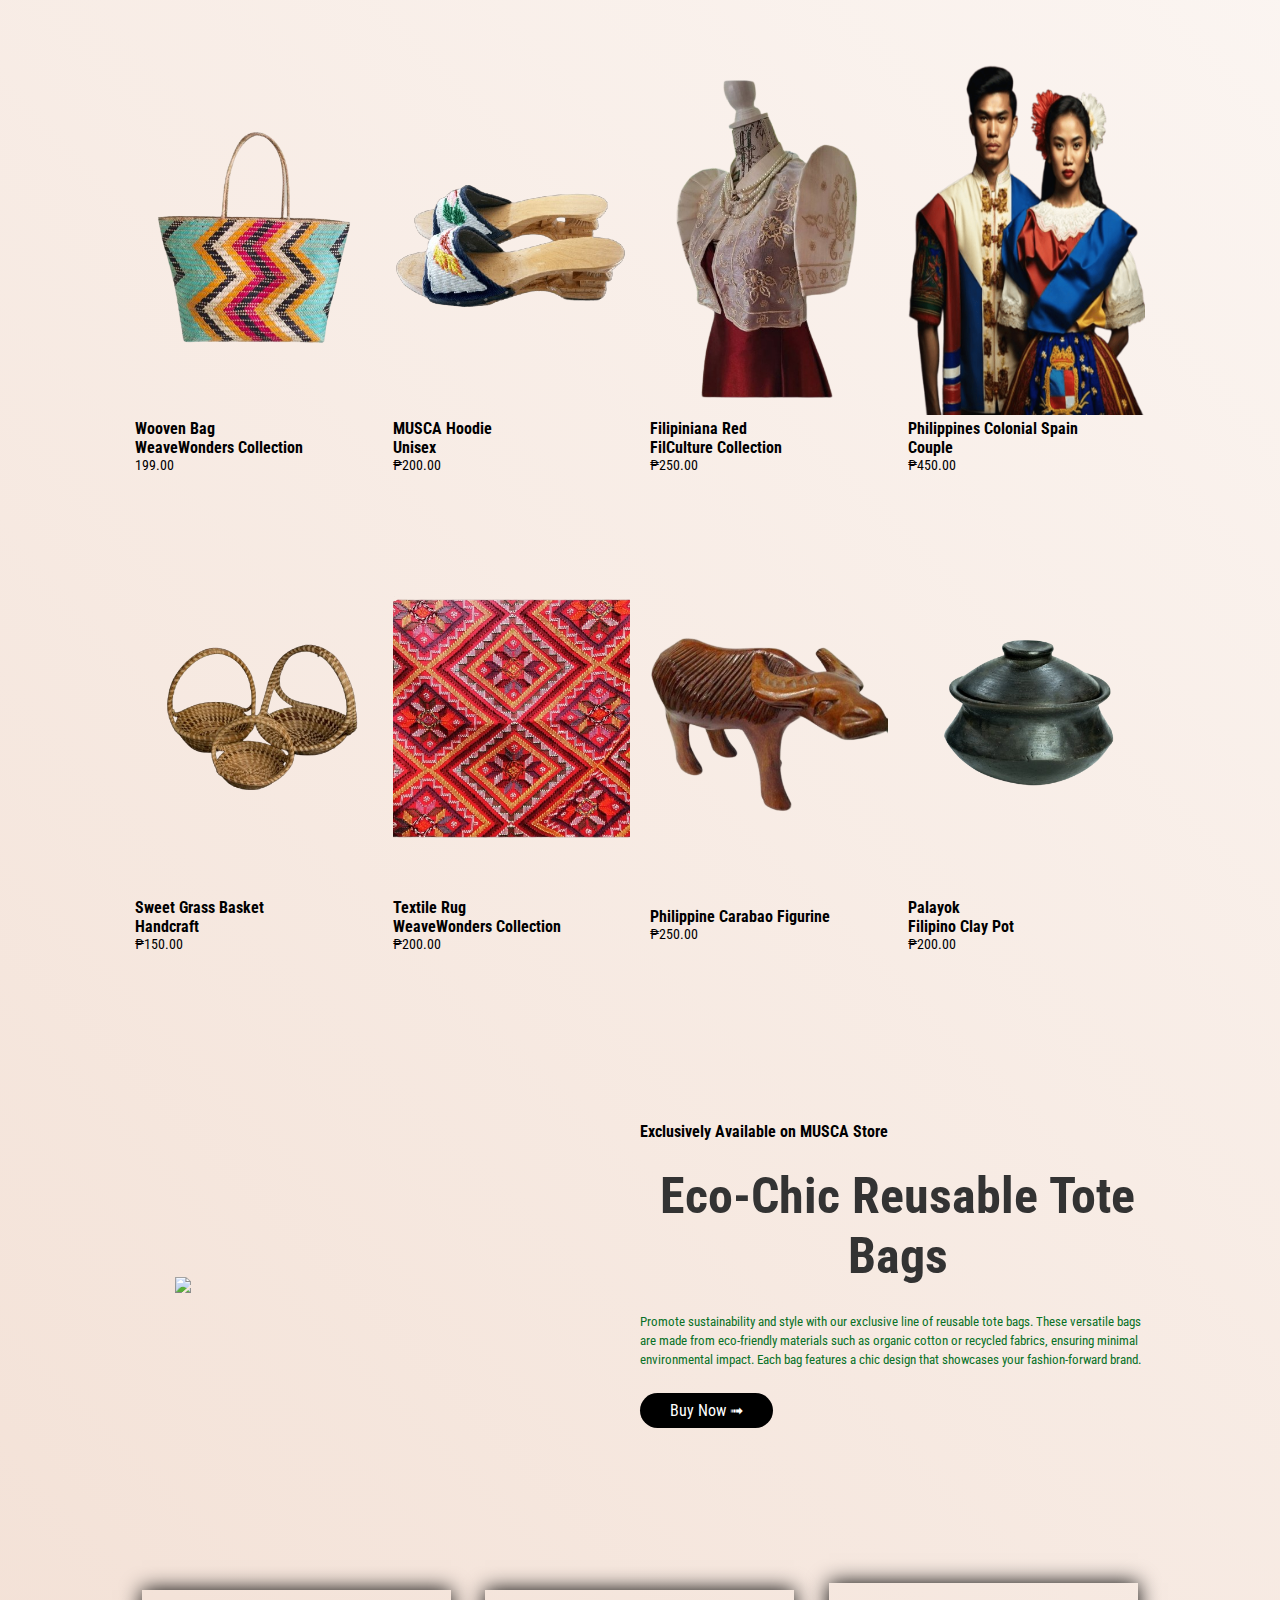
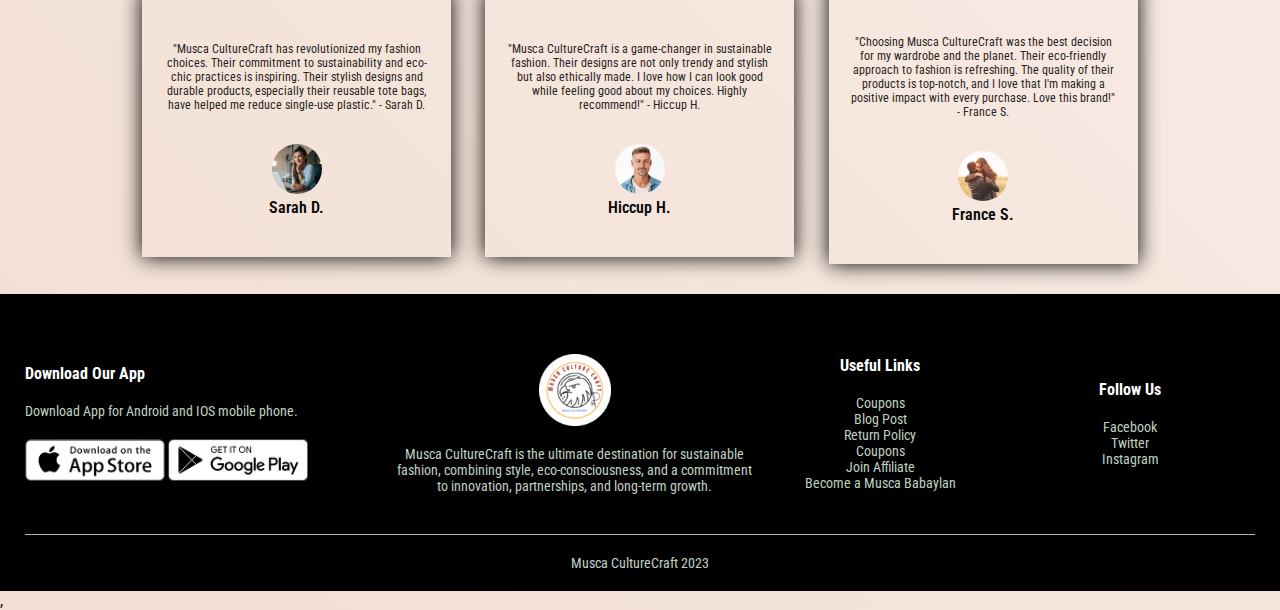
==== commit bb83fb24: "Update index.html" ====
--- a/index.html
+++ b/index.html
@@ -251,7 +251,7 @@
         <div class="row">
             <div class="col-3">
                 <i class="fi-xtsdxl-quote-solid"></i>
-                <p>"Musca Fashion Chic has revolutionized my fashion choices. Their commitment to sustainability
+                <p>"Musca CultureCraft has revolutionized my fashion choices. Their commitment to sustainability
                      and eco-chic practices is inspiring. Their stylish designs and durable products, especially
                       their reusable tote bags, have helped me reduce single-use plastic." - Sarah D.</p>
                       <div class="rating">
@@ -266,7 +266,7 @@
             </div>
             <div class="col-3">
                 <i class="fi-xtsdxl-quote-solid"></i>
-                <p>"Musca Fashion Chic is a game-changer in sustainable fashion. Their designs 
+                <p>"Musca CultureCraft is a game-changer in sustainable fashion. Their designs 
                     are not only trendy and stylish but also ethically made. I love how I can 
                     look good while feeling good about my choices. Highly recommend!" - Hiccup H.</p>
                       <div class="rating">
@@ -281,7 +281,7 @@
             </div>
             <div class="col-3">
                 <i class="fi-xtsdxl-quote-solid"></i>
-                <p>"Choosing Musca Fashion Chic was the best decision for my wardrobe 
+                <p>"Choosing Musca CultureCraft was the best decision for my wardrobe 
                     and the planet. Their eco-friendly approach to fashion is refreshing. 
                     The quality of their products is top-notch, and I love that I'm making 
                     a positive impact with every purchase. Love this brand!" - France S.</p>
--- a/style.css
+++ b/style.css
@@ -4,9 +4,10 @@
     box-sizing: border-box;
 }
 body{
-    font-family: 'Jost', sans-serif;
-font-family: 'Oswald', sans-serif;
-font-family: 'Roboto Condensed', sans-serif;
+ background-image: linear-gradient(45deg, #f2ded2,#ffffff);
+ font-family: 'Jost', sans-serif;
+ font-family: 'Oswald', sans-serif;
+ font-family: 'Roboto Condensed', sans-serif;
 }
 .navbar{
     display: flex;
@@ -48,9 +49,12 @@
     flex-basis: 50%;
     min-width: 300px;
 }
-.col-2 img{
+.side-video{
     max-width: 100%;
     padding: 50px 0;
+}
+.side-video:focus {
+    outline: none;
 }
 .col-2 h1{
     font-size: 50px;
@@ -68,9 +72,6 @@
 }
 .btn:hover{
     background: #363533;
-}
-.header{
-    background: radial-gradient(#f2d2d2,#ffffff);
 }
 .header .row{
     margin-top: 70px;
@@ -138,12 +139,12 @@
 /*-------offer------*/
 
 .offer{
-    background: radial-gradient(#f2d2d2,#ffffff);
     margin-top: 80px;
     padding: 30px 0;
 }
 .col-2 .offer-img{
     padding: 50px;
+    max-width: 100%;
 }
  small{
     color: #087127;
@@ -172,17 +173,17 @@
     font-size: 34px;
     color: #133d0d;
 }
-..col-3 p{
+.col-3 p{
     font-size: 12px;
     margin: 12px 0;
-    color: #777;
+    color: #292424;
 }
 .testimonial .col-3 h3{
     font-weight: 600;
-    color: antiquewhite;
+    color: rgb(8, 8, 8);
     font-size: 16px;
 }
-/*----------- ooter----------*/
+/*----------- footer----------*/
 
 .footer{
     background: #000;
@@ -197,20 +198,41 @@
     color: #ffffff;
     margin-bottom: 20px;
 }
-.footer-col-1, footer-col-2, footer-col-3{
+.footer-col-1, .footer-col-2, .footer-col-3,  .footer-col-4{
     min-width: 250px;
     margin-bottom: 20px;
 }
-.footer-col-1 img{
+.footer-col-1{
+ flex-basis: 30%;
+}
+.footer-col-2{
+ flex: 1;
+ text-align: center;
+}
+.footer-col-2 p{
+    display: inline-block;
+    text-align: center;
+}
+.footer-col-2 img{
     width: 180px;
     margin-bottom: 20px;
-}
-footer-col-2, .footer-col-4{
+} 
+.footer-col-3, .footer-col-4{
     flex-basis: 12%;
     text-align: center;
+    display: inline;
+}
+.a {
+    color: white;
 }
 ul{
     list-style-type: none;
+}
+.app-logo{
+    margin-top: 20px;
+}
+.app-logo img{
+ width: 140px;
 }
 .footer hr{
     border: none;
@@ -226,6 +248,273 @@
     margin-left: 20px;
     display: none;
 }
+
+/*----------all products page-------------*/
+
+.row-2{
+    justify-content: space-between;
+    margin: 100px auto 50px;
+}
+select{
+    border:1px solid #e29e8d;
+    padding: 5px;
+}
+select:focus{
+    outline: none;
+}
+.page-btn{
+    margin: 0 auto 80px;
+}
+
+.page-btn span{
+    display: inline-block;
+    border: 1px solid #4076ec;
+    margin-left: 10px;
+    width: 40px;
+    height: 40px;
+    text-align: center;
+    line-height: 40px;
+    cursor: pointer;
+}
+.page-btn span:hover{
+    background: #6c92e3;
+    color:white;
+}
+
+/*-------- single product details -------*/
+.single-product{
+    margin-top: 80px;
+}
+.single-product .col-2 img{
+    padding: 0;
+}
+.single-product .col-2{
+    padding:20px;
+}
+.single-product h4{
+    margin: 20px 0;
+    font-size: 22px;
+    font-weight: bold;
+}
+.single-product select{
+    display: block;
+    padding: 10px;
+    margin-top: 20px;
+}
+.single-product input{
+    width: 50px;
+    height: 40px;
+    padding-left: 10px;
+    font-size: 20px;
+    margin-right: 10px;
+    border: 1px solid #8e3838;
+}
+input:focus{
+    outline: none;
+}
+.single-product .fi-xtluxl-highlighter-thin{
+    color:#1f1f1f;
+    margin-left: 10px;
+}
+.small-img-row{
+    display: flex;
+    justify-content: space-between;
+}
+.small-img-col{
+    flex-basis: 24%;
+    cursor:  pointer;
+}
+.related-prods{
+    border: 1px solid grey;
+    border-bottom: 1px solid grey;
+    margin-bottom: 50px;
+    background: white;
+    border-radius: 20px;
+}
+/*------cart items------*/
+
+.cart-page{
+    margin: 80px auto;
+    border: 1px solid black;
+    padding: 20px;
+    border-radius: 20px;
+    background-color: white;
+}
+table{
+    width: 100%;
+    border-collapse: collapse;
+}
+.cart-info{
+    display: flex;
+    flex-wrap: wrap;
+    
+}
+
+th{
+    text-align: left;
+    padding: 5px;
+    color: white;
+    background: #447239;
+    font-weight: normal;
+}
+td{
+    padding: 10px 5px;
+}
+td input{
+    width: 40px;
+    height: 30px;
+    padding: 5px;
+}
+td a{
+    color: #447239;
+    font-size: 12px;
+}
+td img{
+    width: 80px;
+    height: 80px;
+    margin-right: 10px;
+}
+.total-price{
+    display: flex;
+    justify-content: flex-end;
+}
+.total-price table{
+    border-top: 3px solid #ec5b5b;
+    width: 100%;
+    max-width: 370px;
+}
+td:last-child{
+    text-align: right;
+}
+th:last-child{
+    text-align: right;
+}
+/*------------account page---------------*/
+.account-page{
+    padding: 50px 0;
+}
+.form-container{
+    background: white;
+    width: 300px;
+    height: 400px;
+    position: relative;
+    text-align: center;
+    padding: 20px 0;
+    margin: auto;
+    box-shadow: 0 0 20px 0px rgba(0, 0, 0, 1);
+    overflow: hidden;
+}
+.form-container span{ 
+    font-weight: bold;
+    padding: 0 10px;
+    color: #555555;
+    cursor: pointer;
+    width: 100px;
+    display: inline-block;
+}
+.form-btn{
+    display: inline-block;
+}
+.form-container form{
+    max-width: 300px;
+    padding: 0 20px;
+    position: absolute;
+    top: 130px;
+    transition: transform 1s;
+}
+form input{
+    width: 100%;
+    height: 30px;
+    margin: 10px 0;
+    padding: 0 10px;
+    border: 1px solid #ccc;
+}
+form .btn{
+    width: 100%;
+    border: none;
+    cursor: pointer;
+    margin: 10px 0;
+ }
+form .btn:focus{
+    outline: none;
+ }
+#LoginForm{
+    left: -300px;
+ }
+#RegForm{
+    left: 0;
+ }
+form a{
+    font: 12px;
+}
+#Indicator{
+    width: 100px;
+    border: none;
+    background: #187b27;
+    height: 3px;
+    margin-top: 8px;
+    transform: translateX(100px);
+    transition: transform 1s;
+}
+
+/*------contact page-----*/
+.contact-form-container {
+    width: 80%;
+    margin: auto;
+    overflow: auto;
+    padding: 20px;
+    background-color: #fff;
+    box-shadow: 0 4px 6px rgba(0, 0, 0, 0.1);
+    border-radius: 5px;
+}
+ h1 {
+            color: #333;
+            text-align: center;
+            margin-bottom: 20px;
+        }
+
+        label {
+            display: block;
+            color: #555;
+            margin-top: 10px;
+            font-weight: bold;
+        }
+
+        input[type="text"],
+        input[type="email"],
+        textarea {
+            width: 100%;
+            padding: 10px;
+            margin-top: 5px;
+            border: 1px solid #ddd;
+            border-radius: 5px;
+            font-size: 16px;
+            box-shadow: inset 0 1px 2px rgba(0, 0, 0, 0.1);
+            outline: none;
+        }
+
+        textarea {
+            resize: none;
+            height: 150px;
+        }
+
+        button[type="submit"] {
+            display: block;
+            width: 100%;
+            padding: 10px;
+            margin-top: 10px;
+            background-color: #333;
+            color: #fff;
+            border: none;
+            border-radius: 5px;
+            cursor: pointer;
+            font-size: 18px;
+            transition: background-color 0.3s ease;
+        }
+
+        button[type="submit"]:hover {
+            background-color: #555;
+        }
 /*------------ media query for menu -------------*/
 
 @media only screen and (max-width: 800px){
@@ -262,4 +551,19 @@
     .col-2, .col-3, .col-4{
         flex-basis: 100%;
     }
-}
+    .single-product .row{
+        text-align: left;
+    }
+    .single-product .col2{
+        padding: 20px 0;
+    }
+    .single-product h1{
+        font-size: 26px;
+        line-height: 32px;
+    }
+    .cart-info p{
+        display: none;
+    }
+}
+
+
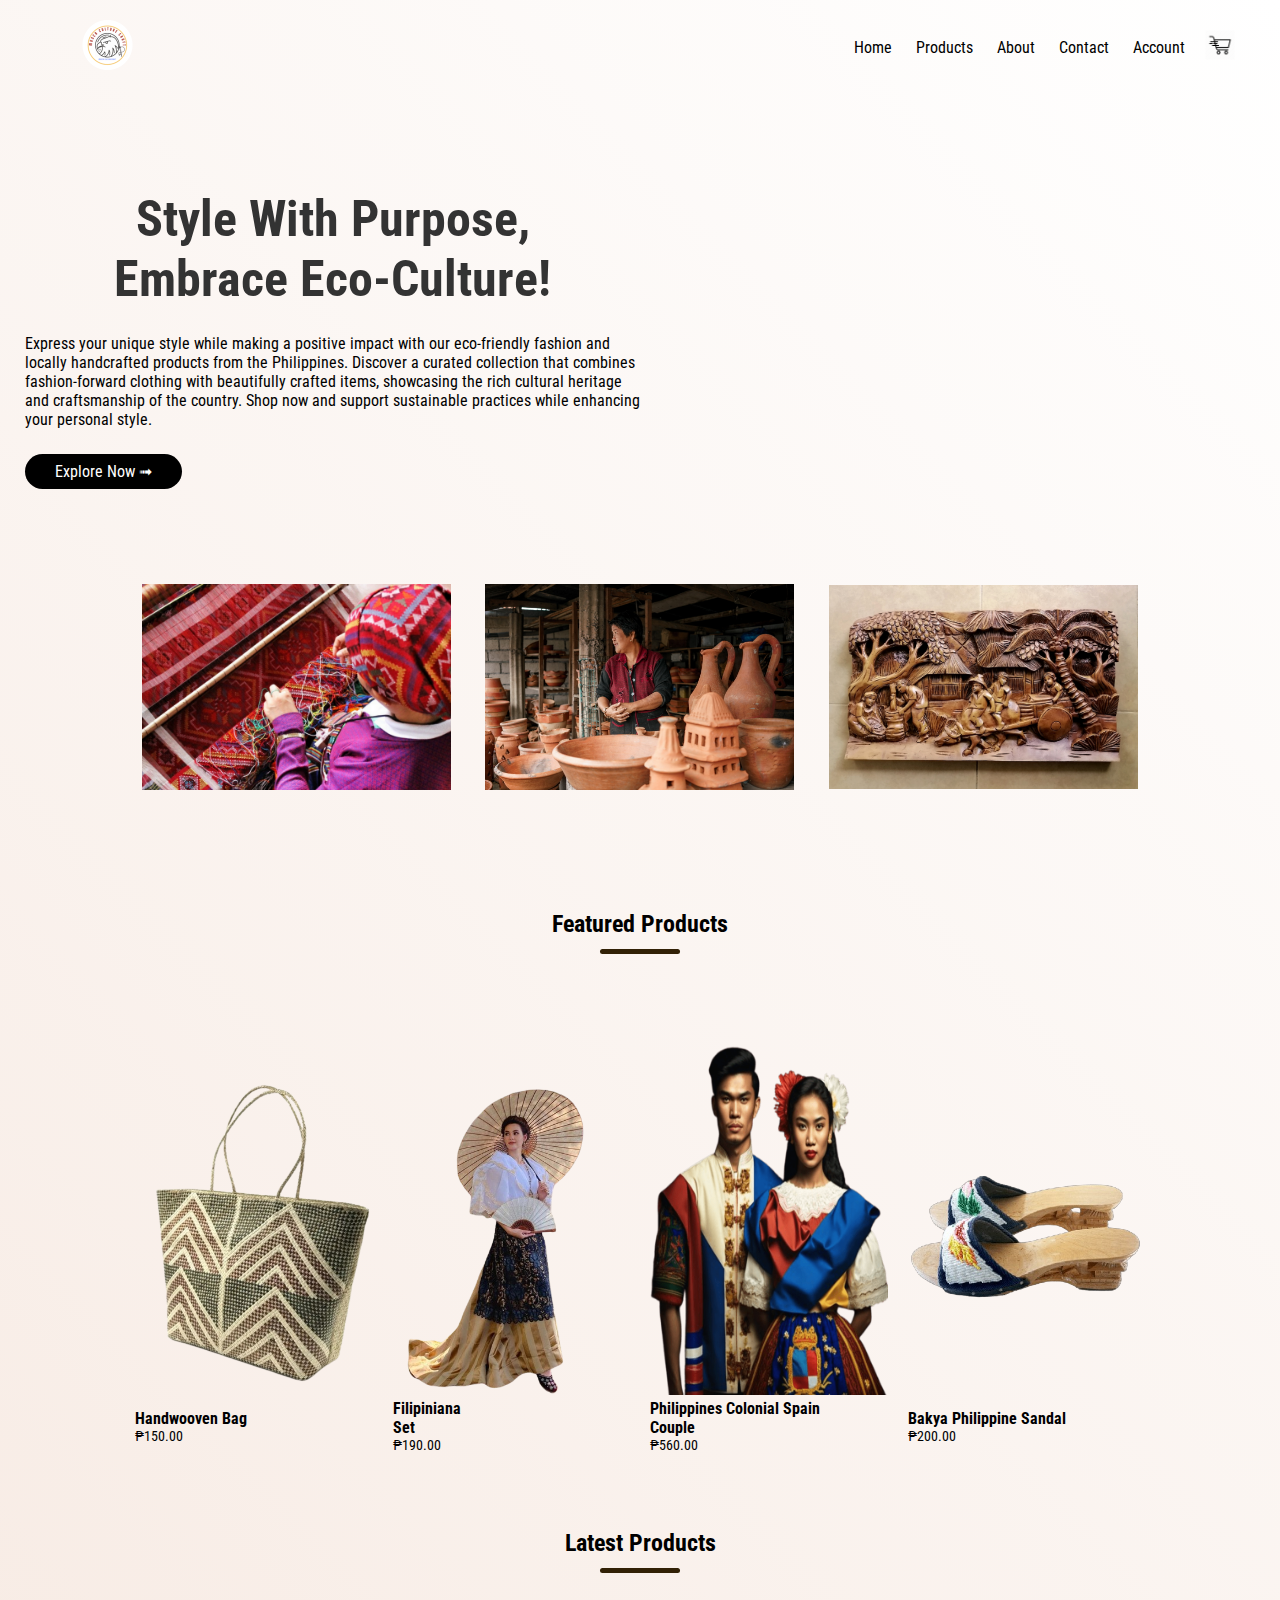
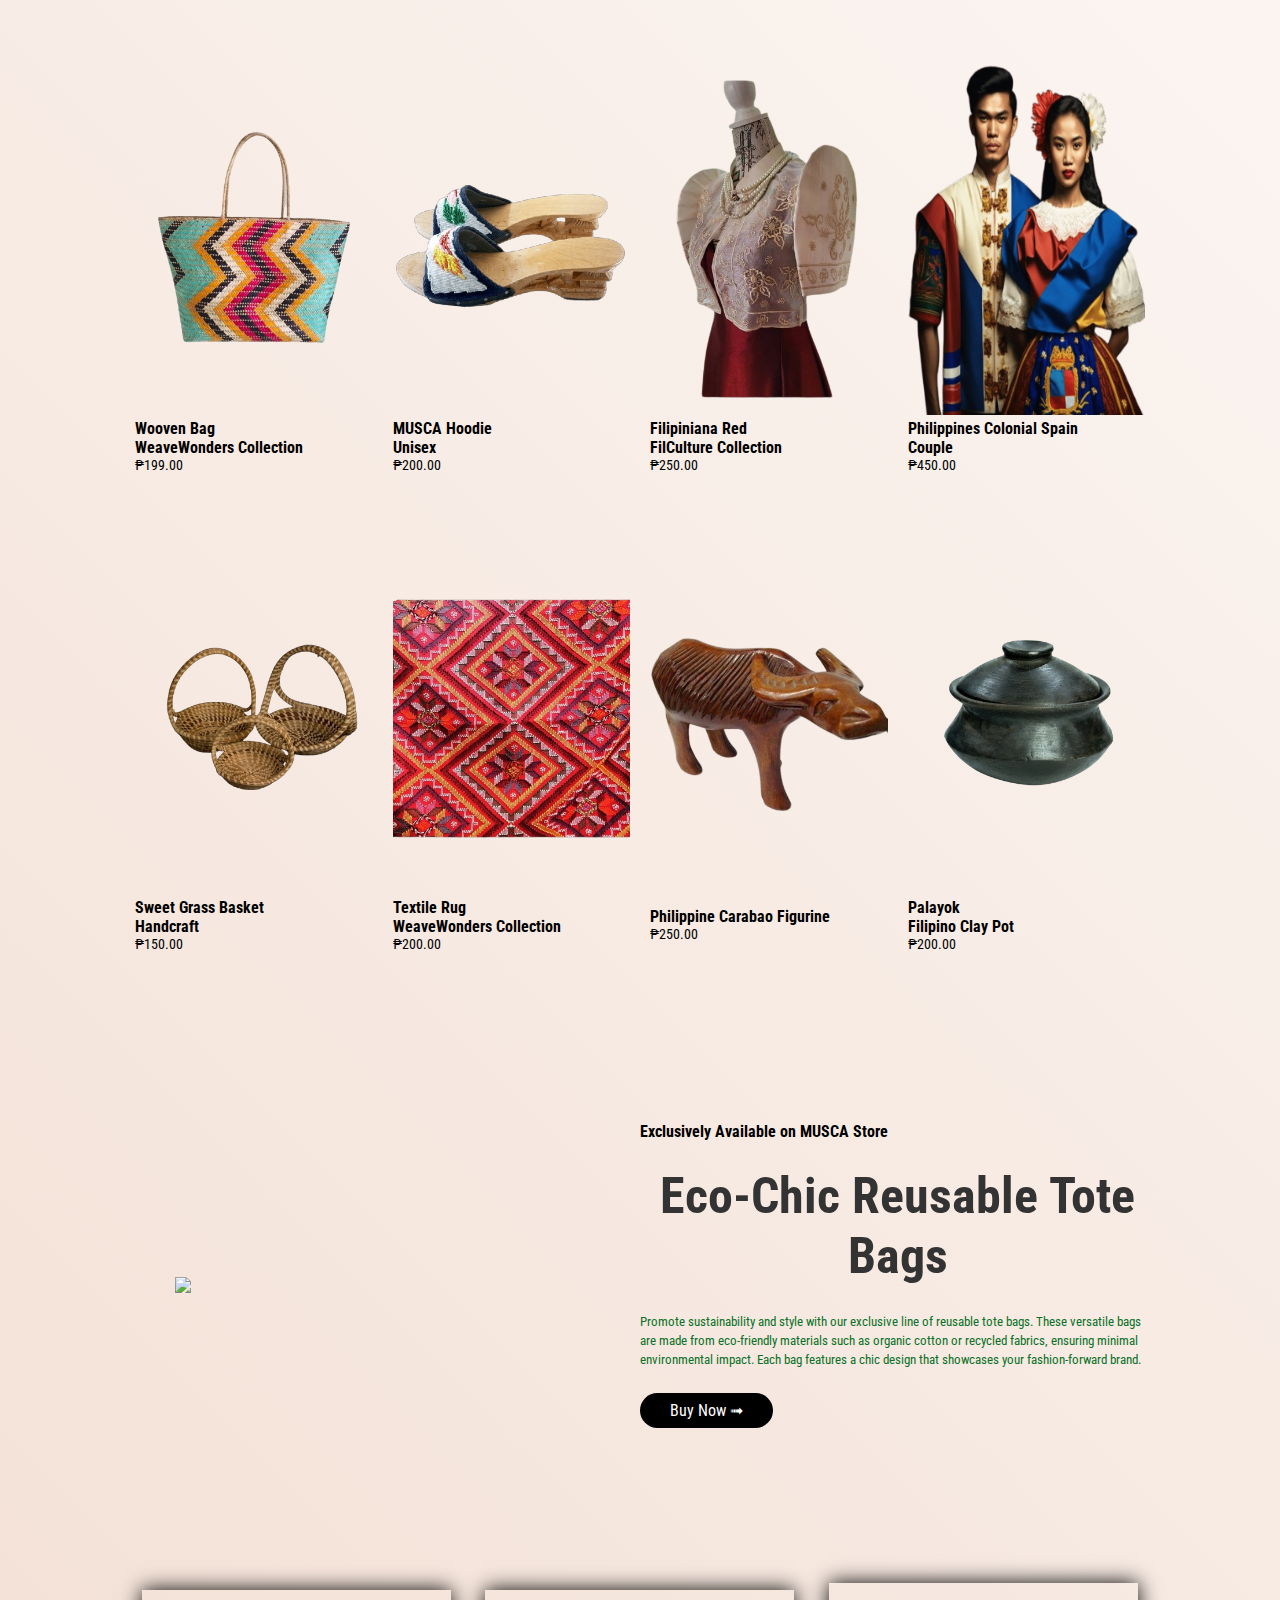
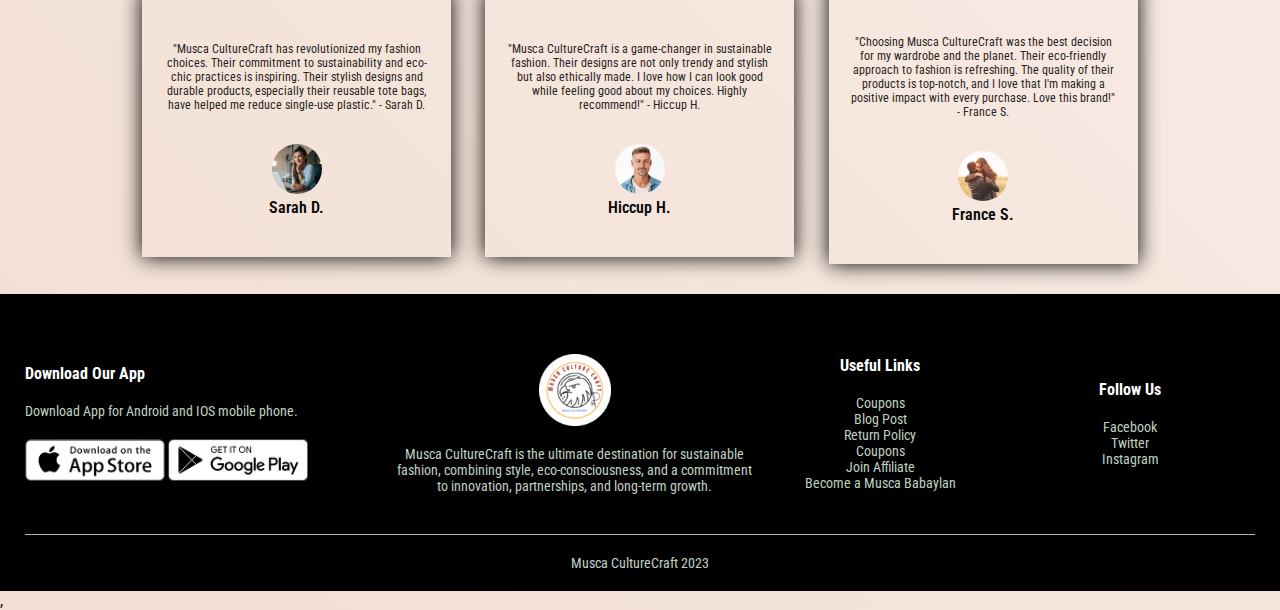
==== commit 449091e6: "Update index.html" ====
--- a/index.html
+++ b/index.html
@@ -108,7 +108,7 @@
                 <i class="fi-xnsuxl-star-solid"></i>
                 <i class="fi-xnluxl-star"></i>
             </div>
-            <p>560.00</p>
+            <p>₱560.00</p>
         </div>
         <div class="col-4">
             <img src="assets/bakya1.png">
@@ -135,7 +135,7 @@
                 <i class="fi-xnsuxl-star-solid"></i>
                 <i class="fi-xnluxl-star"></i>
             </div>
-            <p>199.00</p>
+            <p>₱199.00</p>
         </div>
         <div class="col-4">
             <img src="assets/bakya1.png">
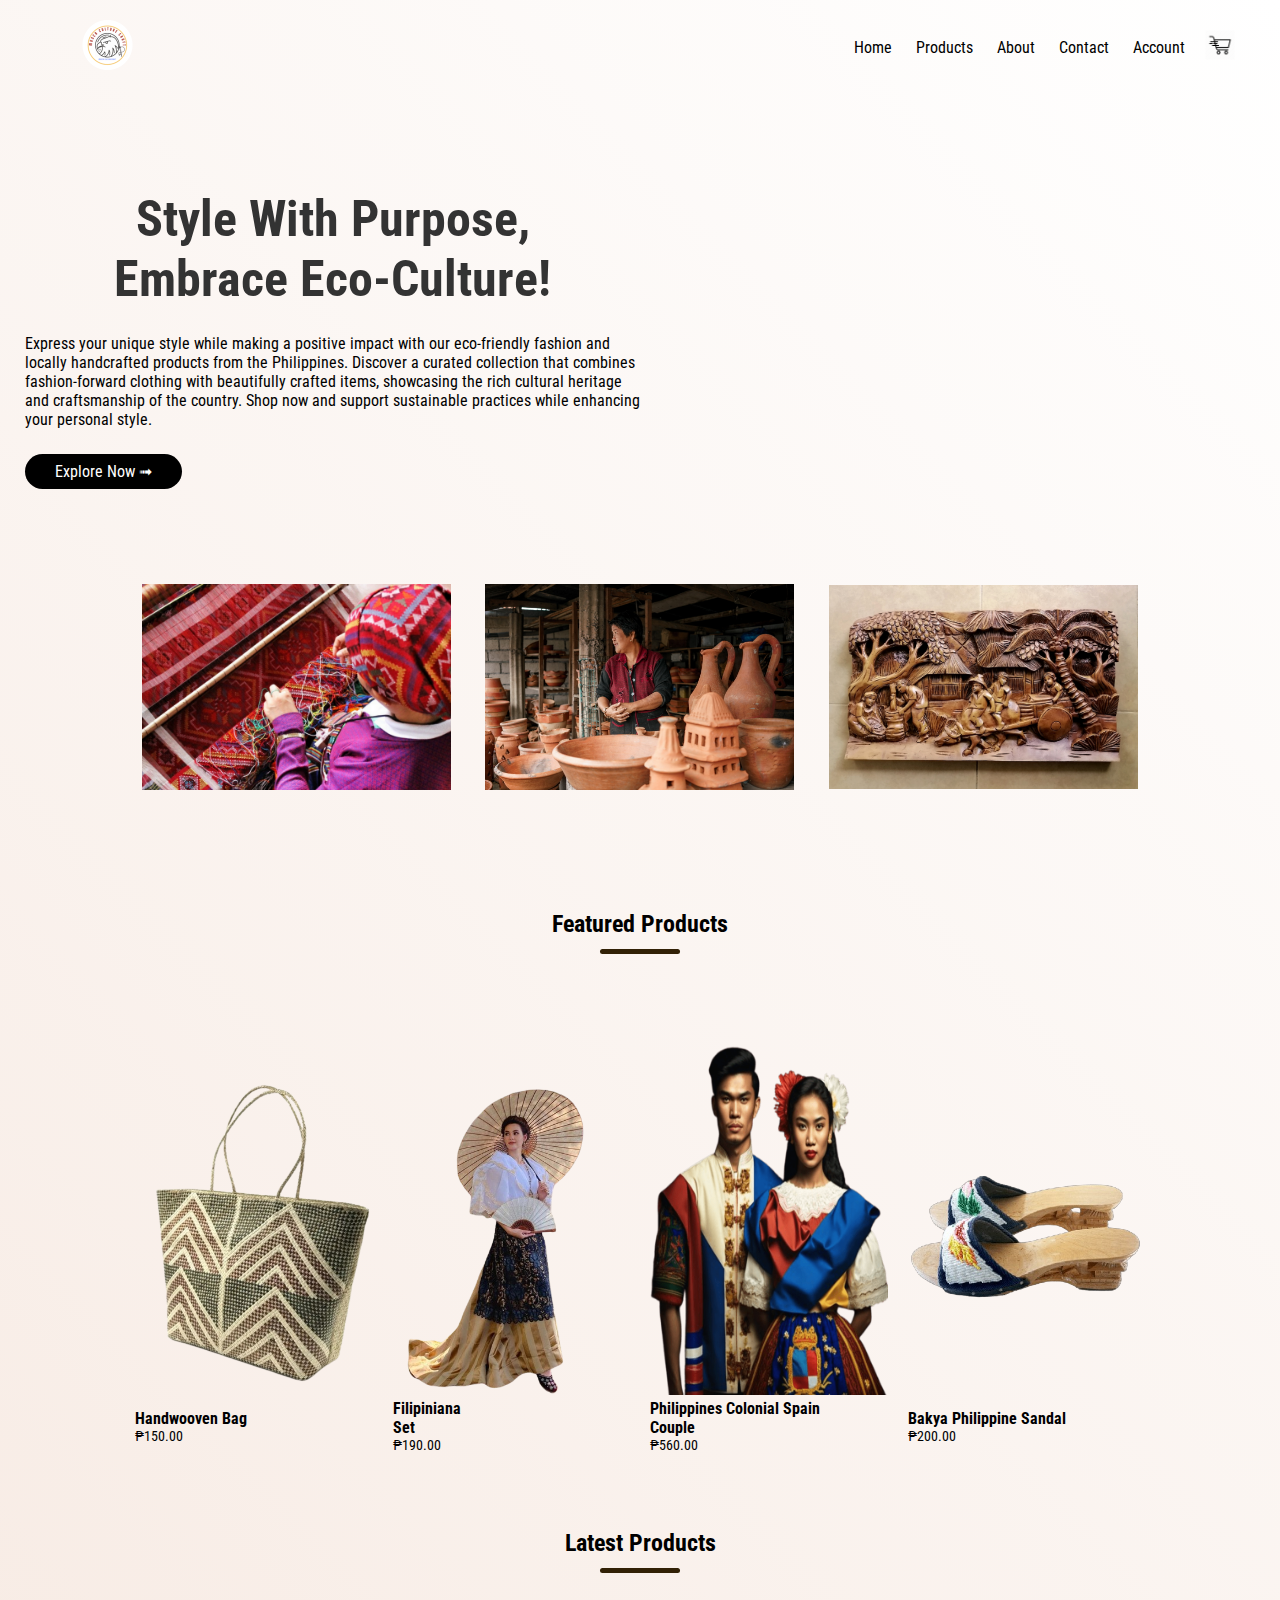
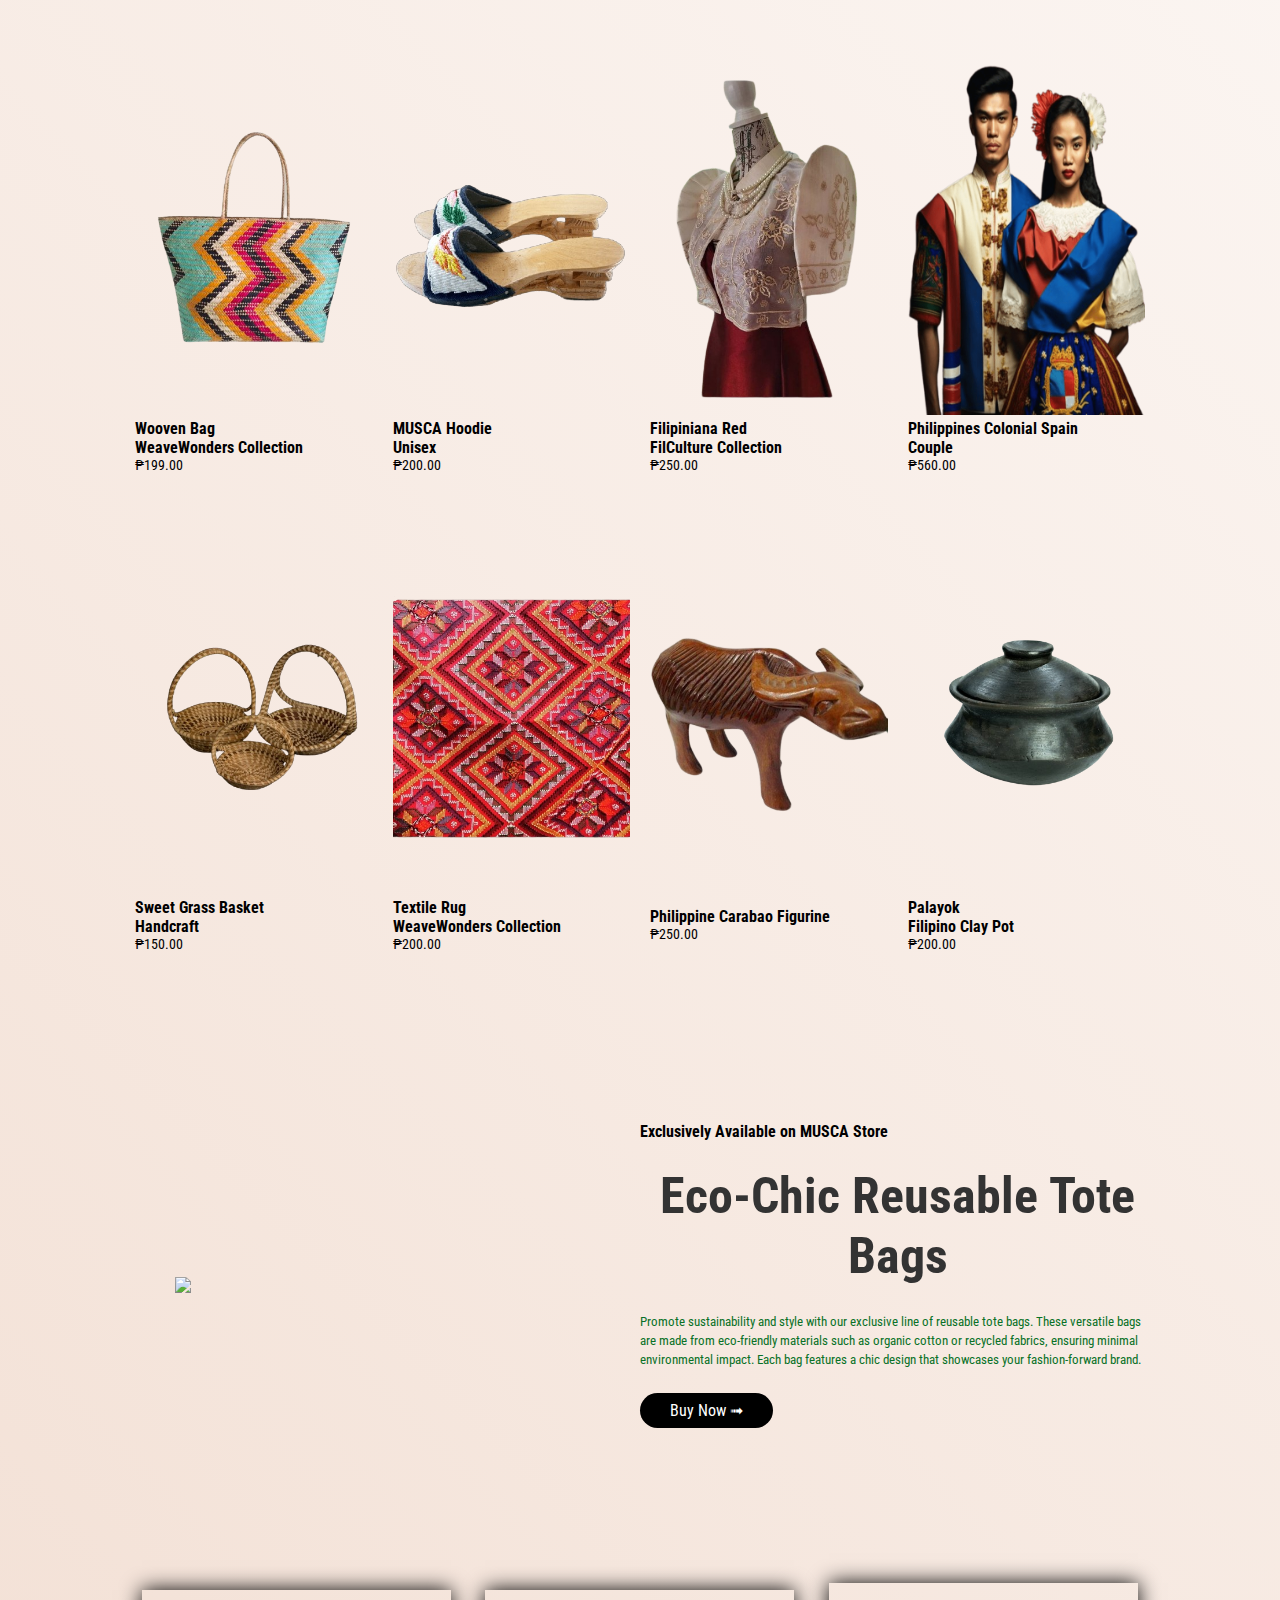
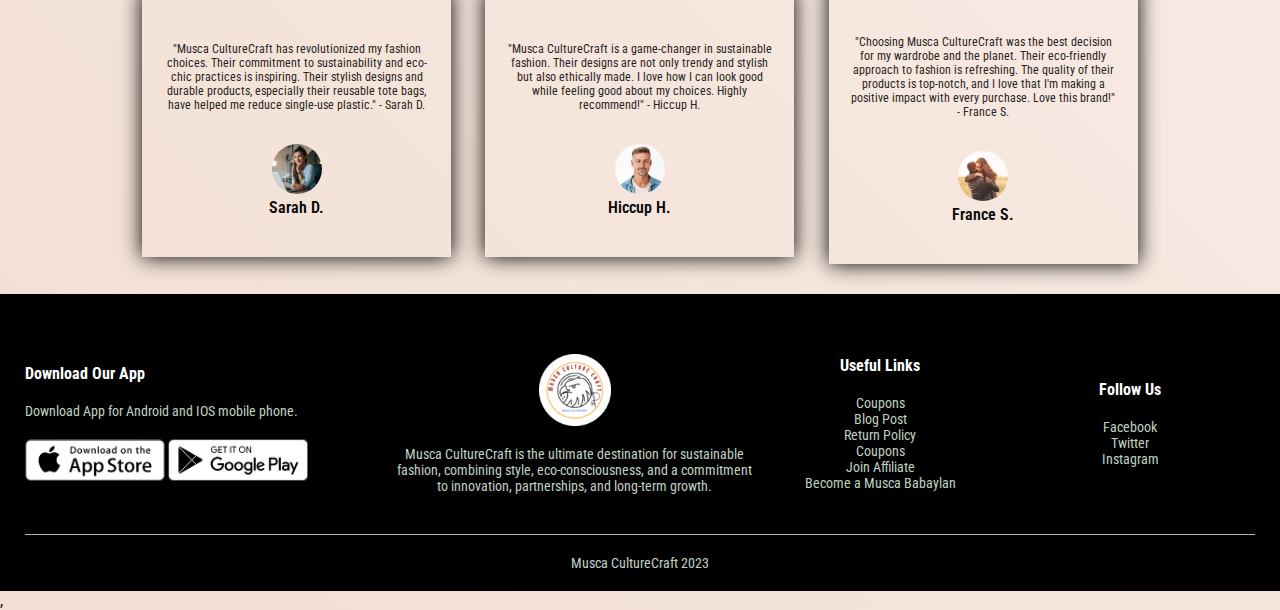
==== commit e8d72739: "Update index.html" ====
--- a/index.html
+++ b/index.html
@@ -171,7 +171,7 @@
                 <i class="fi-xnsuxl-star-solid"></i>
                 <i class="fi-xnluxl-star"></i>
             </div>
-            <p>₱450.00</p>
+            <p>₱560.00</p>
         </div>
     </div>
     <div class="row">
